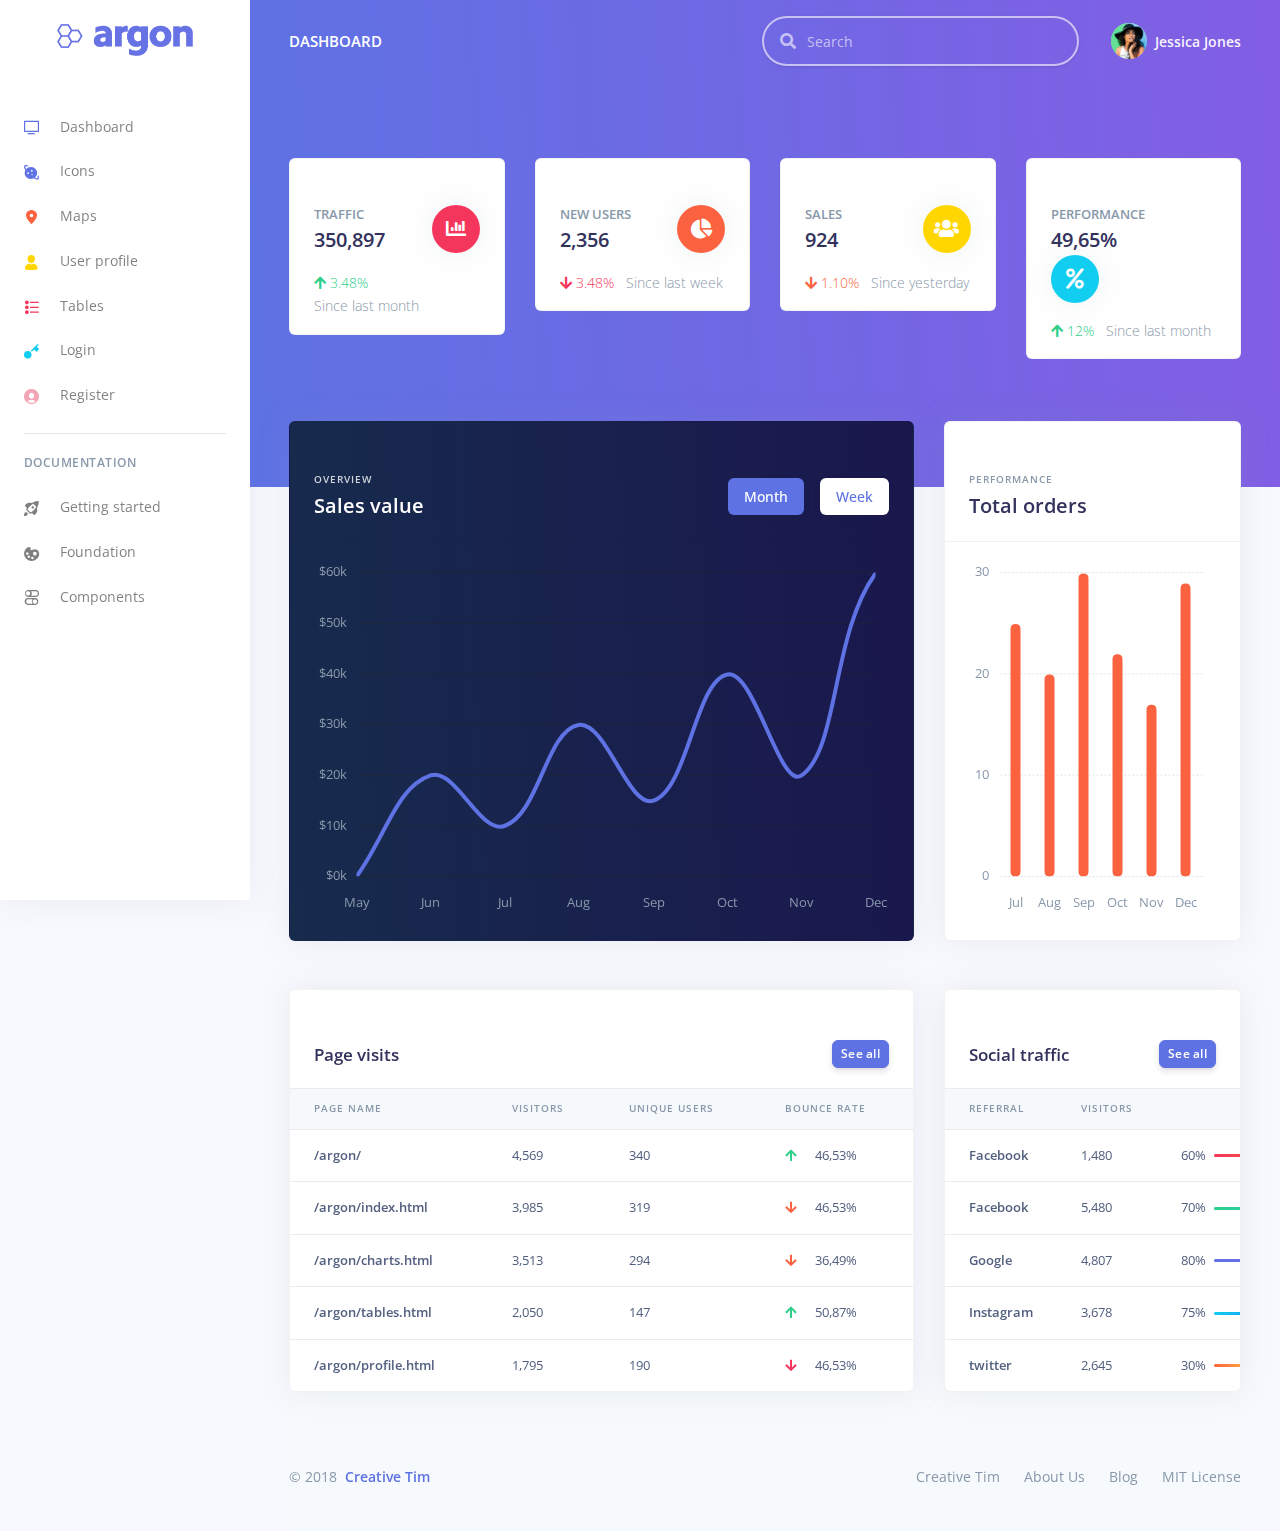
==== visafront/pages/index.html @ 7f691246 "Utilizado template do Argon" ====
﻿<!DOCTYPE html>
<html>

<head>
  <meta charset="utf-8">
  <meta name="viewport" content="width=device-width, initial-scale=1, shrink-to-fit=no">
  <meta name="description" content="Start your development with a Dashboard for Bootstrap 4.">
  <meta name="author" content="Creative Tim">
  <title>Argon Dashboard - Free Dashboard for Bootstrap 4</title>
  <!-- Favicon -->
  <link href=".../assets/img/brand/favicon.png" rel="icon" type="image/png">
  <!-- Fonts -->
  <link href="https://fonts.googleapis.com/css?family=Open+Sans:300,400,600,700" rel="stylesheet">
  <!-- Icons -->
  <link href="../assets/vendor/nucleo/css/nucleo.css" rel="stylesheet">
  <link href="../assets/vendor/@fortawesome/fontawesome-free/css/all.min.css" rel="stylesheet">
  <!-- Argon CSS -->
  <link type="text/css" href="../assets/css/argon.css?v=1.0.0" rel="stylesheet">
</head>

<body>
  <!-- Sidenav -->
  <nav class="navbar navbar-vertical fixed-left navbar-expand-md navbar-light bg-white" id="sidenav-main">
    <div class="container-fluid">
      <!-- Toggler -->
      <button class="navbar-toggler" type="button" data-toggle="collapse" data-target="#sidenav-collapse-main" aria-controls="sidenav-main" aria-expanded="false" aria-label="Toggle navigation">
        <span class="navbar-toggler-icon"></span>
      </button>
      <!-- Brand -->
      <a class="navbar-brand pt-0" href="./index.html">
        <img src="../assets/img/brand/blue.png" class="navbar-brand-img" alt="...">
      </a>
      <!-- User -->
      <ul class="nav align-items-center d-md-none">
        <li class="nav-item dropdown">
          <a class="nav-link nav-link-icon" href="#" role="button" data-toggle="dropdown" aria-haspopup="true" aria-expanded="false">
            <i class="ni ni-bell-55"></i>
          </a>
          <div class="dropdown-menu dropdown-menu-arrow dropdown-menu-right" aria-labelledby="navbar-default_dropdown_1">
            <a class="dropdown-item" href="#">Action</a>
            <a class="dropdown-item" href="#">Another action</a>
            <div class="dropdown-divider"></div>
            <a class="dropdown-item" href="#">Something else here</a>
          </div>
        </li>
        <li class="nav-item dropdown">
          <a class="nav-link" href="#" role="button" data-toggle="dropdown" aria-haspopup="true" aria-expanded="false">
            <div class="media align-items-center">
              <span class="avatar avatar-sm rounded-circle">
                <img alt="Image placeholder" src="../assets/img/theme/team-1-800x800.jpg">
              </span>
            </div>
          </a>
          <div class="dropdown-menu dropdown-menu-arrow dropdown-menu-right">
            <div class=" dropdown-header noti-title">
              <h6 class="text-overflow m-0">Welcome!</h6>
            </div>
            <a href="./profile.html" class="dropdown-item">
              <i class="ni ni-single-02"></i>
              <span>My profile</span>
            </a>
            <a href="./profile.html" class="dropdown-item">
              <i class="ni ni-settings-gear-65"></i>
              <span>Settings</span>
            </a>
            <a href="./profile.html" class="dropdown-item">
              <i class="ni ni-calendar-grid-58"></i>
              <span>Activity</span>
            </a>
            <a href="./profile.html" class="dropdown-item">
              <i class="ni ni-support-16"></i>
              <span>Support</span>
            </a>
            <div class="dropdown-divider"></div>
            <a href="#!" class="dropdown-item">
              <i class="ni ni-user-run"></i>
              <span>Logout</span>
            </a>
          </div>
        </li>
      </ul>
      <!-- Collapse -->
      <div class="collapse navbar-collapse" id="sidenav-collapse-main">
        <!-- Collapse header -->
        <div class="navbar-collapse-header d-md-none">
          <div class="row">
            <div class="col-6 collapse-brand">
              <a href="./index.html">
                <img src="../assets/img/brand/blue.png">
              </a>
            </div>
            <div class="col-6 collapse-close">
              <button type="button" class="navbar-toggler" data-toggle="collapse" data-target="#sidenav-collapse-main" aria-controls="sidenav-main" aria-expanded="false" aria-label="Toggle sidenav">
                <span></span>
                <span></span>
              </button>
            </div>
          </div>
        </div>
        <!-- Form -->
        <form class="mt-4 mb-3 d-md-none">
          <div class="input-group input-group-rounded input-group-merge">
            <input type="search" class="form-control form-control-rounded form-control-prepended" placeholder="Search" aria-label="Search">
            <div class="input-group-prepend">
              <div class="input-group-text">
                <span class="fa fa-search"></span>
              </div>
            </div>
          </div>
        </form>
        <!-- Navigation -->
        <ul class="navbar-nav">
          <li class="nav-item">
            <a class="nav-link" href="./index.html">
              <i class="ni ni-tv-2 text-primary"></i> Dashboard
            </a>
          </li>
          <li class="nav-item">
            <a class="nav-link" href="./icons.html">
              <i class="ni ni-planet text-blue"></i> Icons
            </a>
          </li>
          <li class="nav-item">
            <a class="nav-link" href="./maps.html">
              <i class="ni ni-pin-3 text-orange"></i> Maps
            </a>
          </li>
          <li class="nav-item">
            <a class="nav-link" href="./profile.html">
              <i class="ni ni-single-02 text-yellow"></i> User profile
            </a>
          </li>
          <li class="nav-item">
            <a class="nav-link" href="./tables.html">
              <i class="ni ni-bullet-list-67 text-red"></i> Tables
            </a>
          </li>
          <li class="nav-item">
            <a class="nav-link" href="./login.html">
              <i class="ni ni-key-25 text-info"></i> Login
            </a>
          </li>
          <li class="nav-item">
            <a class="nav-link" href="./register.html">
              <i class="ni ni-circle-08 text-pink"></i> Register
            </a>
          </li>
        </ul>
        <!-- Divider -->
        <hr class="my-3">
        <!-- Heading -->
        <h6 class="navbar-heading text-muted">Documentation</h6>
        <!-- Navigation -->
        <ul class="navbar-nav mb-md-3">
          <li class="nav-item">
            <a class="nav-link" href="https://demos.creative-tim.com/argon-dashboard/docs/getting-started/overview.html">
              <i class="ni ni-spaceship"></i> Getting started
            </a>
          </li>
          <li class="nav-item">
            <a class="nav-link" href="https://demos.creative-tim.com/argon-dashboard/docs/foundation/colors.html">
              <i class="ni ni-palette"></i> Foundation
            </a>
          </li>
          <li class="nav-item">
            <a class="nav-link" href="https://demos.creative-tim.com/argon-dashboard/docs/components/alerts.html">
              <i class="ni ni-ui-04"></i> Components
            </a>
          </li>
        </ul>
      </div>
    </div>
  </nav>
  <!-- Main content -->
  <div class="main-content">
    <!-- Top navbar -->
    <nav class="navbar navbar-top navbar-expand-md navbar-dark" id="navbar-main">
      <div class="container-fluid">
        <!-- Brand -->
        <a class="h4 mb-0 text-white text-uppercase d-none d-lg-inline-block" href="./index.html">Dashboard</a>
        <!-- Form -->
        <form class="navbar-search navbar-search-dark form-inline mr-3 d-none d-md-flex ml-lg-auto">
          <div class="form-group mb-0">
            <div class="input-group input-group-alternative">
              <div class="input-group-prepend">
                <span class="input-group-text"><i class="fas fa-search"></i></span>
              </div>
              <input class="form-control" placeholder="Search" type="text">
            </div>
          </div>
        </form>
        <!-- User -->
        <ul class="navbar-nav align-items-center d-none d-md-flex">
          <li class="nav-item dropdown">
            <a class="nav-link pr-0" href="#" role="button" data-toggle="dropdown" aria-haspopup="true" aria-expanded="false">
              <div class="media align-items-center">
                <span class="avatar avatar-sm rounded-circle">
                  <img alt="Image placeholder" src="../assets/img/theme/team-4-800x800.jpg">
                </span>
                <div class="media-body ml-2 d-none d-lg-block">
                  <span class="mb-0 text-sm  font-weight-bold">Jessica Jones</span>
                </div>
              </div>
            </a>
            <div class="dropdown-menu dropdown-menu-arrow dropdown-menu-right">
              <div class=" dropdown-header noti-title">
                <h6 class="text-overflow m-0">Welcome!</h6>
              </div>
              <a href="./profile.html" class="dropdown-item">
                <i class="ni ni-single-02"></i>
                <span>My profile</span>
              </a>
              <a href="./profile.html" class="dropdown-item">
                <i class="ni ni-settings-gear-65"></i>
                <span>Settings</span>
              </a>
              <a href="./profile.html" class="dropdown-item">
                <i class="ni ni-calendar-grid-58"></i>
                <span>Activity</span>
              </a>
              <a href="./profile.html" class="dropdown-item">
                <i class="ni ni-support-16"></i>
                <span>Support</span>
              </a>
              <div class="dropdown-divider"></div>
              <a href="#!" class="dropdown-item">
                <i class="ni ni-user-run"></i>
                <span>Logout</span>
              </a>
            </div>
          </li>
        </ul>
      </div>
    </nav>
    <!-- Header -->
    <div class="header bg-gradient-primary pb-8 pt-5 pt-md-8">
      <div class="container-fluid">
        <div class="header-body">
          <!-- Card stats -->
          <div class="row">
            <div class="col-xl-3 col-lg-6">
              <div class="card card-stats mb-4 mb-xl-0">
                <div class="card-body">
                  <div class="row">
                    <div class="col">
                      <h5 class="card-title text-uppercase text-muted mb-0">Traffic</h5>
                      <span class="h2 font-weight-bold mb-0">350,897</span>
                    </div>
                    <div class="col-auto">
                      <div class="icon icon-shape bg-danger text-white rounded-circle shadow">
                        <i class="fas fa-chart-bar"></i>
                      </div>
                    </div>
                  </div>
                  <p class="mt-3 mb-0 text-muted text-sm">
                    <span class="text-success mr-2"><i class="fa fa-arrow-up"></i> 3.48%</span>
                    <span class="text-nowrap">Since last month</span>
                  </p>
                </div>
              </div>
            </div>
            <div class="col-xl-3 col-lg-6">
              <div class="card card-stats mb-4 mb-xl-0">
                <div class="card-body">
                  <div class="row">
                    <div class="col">
                      <h5 class="card-title text-uppercase text-muted mb-0">New users</h5>
                      <span class="h2 font-weight-bold mb-0">2,356</span>
                    </div>
                    <div class="col-auto">
                      <div class="icon icon-shape bg-warning text-white rounded-circle shadow">
                        <i class="fas fa-chart-pie"></i>
                      </div>
                    </div>
                  </div>
                  <p class="mt-3 mb-0 text-muted text-sm">
                    <span class="text-danger mr-2"><i class="fas fa-arrow-down"></i> 3.48%</span>
                    <span class="text-nowrap">Since last week</span>
                  </p>
                </div>
              </div>
            </div>
            <div class="col-xl-3 col-lg-6">
              <div class="card card-stats mb-4 mb-xl-0">
                <div class="card-body">
                  <div class="row">
                    <div class="col">
                      <h5 class="card-title text-uppercase text-muted mb-0">Sales</h5>
                      <span class="h2 font-weight-bold mb-0">924</span>
                    </div>
                    <div class="col-auto">
                      <div class="icon icon-shape bg-yellow text-white rounded-circle shadow">
                        <i class="fas fa-users"></i>
                      </div>
                    </div>
                  </div>
                  <p class="mt-3 mb-0 text-muted text-sm">
                    <span class="text-warning mr-2"><i class="fas fa-arrow-down"></i> 1.10%</span>
                    <span class="text-nowrap">Since yesterday</span>
                  </p>
                </div>
              </div>
            </div>
            <div class="col-xl-3 col-lg-6">
              <div class="card card-stats mb-4 mb-xl-0">
                <div class="card-body">
                  <div class="row">
                    <div class="col">
                      <h5 class="card-title text-uppercase text-muted mb-0">Performance</h5>
                      <span class="h2 font-weight-bold mb-0">49,65%</span>
                    </div>
                    <div class="col-auto">
                      <div class="icon icon-shape bg-info text-white rounded-circle shadow">
                        <i class="fas fa-percent"></i>
                      </div>
                    </div>
                  </div>
                  <p class="mt-3 mb-0 text-muted text-sm">
                    <span class="text-success mr-2"><i class="fas fa-arrow-up"></i> 12%</span>
                    <span class="text-nowrap">Since last month</span>
                  </p>
                </div>
              </div>
            </div>
          </div>
        </div>
      </div>
    </div>
    <!-- Page content -->
    <div class="container-fluid mt--7">
      <div class="row">
        <div class="col-xl-8 mb-5 mb-xl-0">
          <div class="card bg-gradient-default shadow">
            <div class="card-header bg-transparent">
              <div class="row align-items-center">
                <div class="col">
                  <h6 class="text-uppercase text-light ls-1 mb-1">Overview</h6>
                  <h2 class="text-white mb-0">Sales value</h2>
                </div>
                <div class="col">
                  <ul class="nav nav-pills justify-content-end">
                    <li class="nav-item mr-2 mr-md-0" data-toggle="chart" data-target="#chart-sales" data-update='{"data":{"datasets":[{"data":[0, 20, 10, 30, 15, 40, 20, 60, 60]}]}}' data-prefix="$" data-suffix="k">
                      <a href="#" class="nav-link py-2 px-3 active" data-toggle="tab">
                        <span class="d-none d-md-block">Month</span>
                        <span class="d-md-none">M</span>
                      </a>
                    </li>
                    <li class="nav-item" data-toggle="chart" data-target="#chart-sales" data-update='{"data":{"datasets":[{"data":[0, 20, 5, 25, 10, 30, 15, 40, 40]}]}}' data-prefix="$" data-suffix="k">
                      <a href="#" class="nav-link py-2 px-3" data-toggle="tab">
                        <span class="d-none d-md-block">Week</span>
                        <span class="d-md-none">W</span>
                      </a>
                    </li>
                  </ul>
                </div>
              </div>
            </div>
            <div class="card-body">
              <!-- Chart -->
              <div class="chart">
                <!-- Chart wrapper -->
                <canvas id="chart-sales" class="chart-canvas"></canvas>
              </div>
            </div>
          </div>
        </div>
        <div class="col-xl-4">
          <div class="card shadow">
            <div class="card-header bg-transparent">
              <div class="row align-items-center">
                <div class="col">
                  <h6 class="text-uppercase text-muted ls-1 mb-1">Performance</h6>
                  <h2 class="mb-0">Total orders</h2>
                </div>
              </div>
            </div>
            <div class="card-body">
              <!-- Chart -->
              <div class="chart">
                <canvas id="chart-orders" class="chart-canvas"></canvas>
              </div>
            </div>
          </div>
        </div>
      </div>
      <div class="row mt-5">
        <div class="col-xl-8 mb-5 mb-xl-0">
          <div class="card shadow">
            <div class="card-header border-0">
              <div class="row align-items-center">
                <div class="col">
                  <h3 class="mb-0">Page visits</h3>
                </div>
                <div class="col text-right">
                  <a href="#!" class="btn btn-sm btn-primary">See all</a>
                </div>
              </div>
            </div>
            <div class="table-responsive">
              <!-- Projects table -->
              <table class="table align-items-center table-flush">
                <thead class="thead-light">
                  <tr>
                    <th scope="col">Page name</th>
                    <th scope="col">Visitors</th>
                    <th scope="col">Unique users</th>
                    <th scope="col">Bounce rate</th>
                  </tr>
                </thead>
                <tbody>
                  <tr>
                    <th scope="row">
                      /argon/
                    </th>
                    <td>
                      4,569
                    </td>
                    <td>
                      340
                    </td>
                    <td>
                      <i class="fas fa-arrow-up text-success mr-3"></i> 46,53%
                    </td>
                  </tr>
                  <tr>
                    <th scope="row">
                      /argon/index.html
                    </th>
                    <td>
                      3,985
                    </td>
                    <td>
                      319
                    </td>
                    <td>
                      <i class="fas fa-arrow-down text-warning mr-3"></i> 46,53%
                    </td>
                  </tr>
                  <tr>
                    <th scope="row">
                      /argon/charts.html
                    </th>
                    <td>
                      3,513
                    </td>
                    <td>
                      294
                    </td>
                    <td>
                      <i class="fas fa-arrow-down text-warning mr-3"></i> 36,49%
                    </td>
                  </tr>
                  <tr>
                    <th scope="row">
                      /argon/tables.html
                    </th>
                    <td>
                      2,050
                    </td>
                    <td>
                      147
                    </td>
                    <td>
                      <i class="fas fa-arrow-up text-success mr-3"></i> 50,87%
                    </td>
                  </tr>
                  <tr>
                    <th scope="row">
                      /argon/profile.html
                    </th>
                    <td>
                      1,795
                    </td>
                    <td>
                      190
                    </td>
                    <td>
                      <i class="fas fa-arrow-down text-danger mr-3"></i> 46,53%
                    </td>
                  </tr>
                </tbody>
              </table>
            </div>
          </div>
        </div>
        <div class="col-xl-4">
          <div class="card shadow">
            <div class="card-header border-0">
              <div class="row align-items-center">
                <div class="col">
                  <h3 class="mb-0">Social traffic</h3>
                </div>
                <div class="col text-right">
                  <a href="#!" class="btn btn-sm btn-primary">See all</a>
                </div>
              </div>
            </div>
            <div class="table-responsive">
              <!-- Projects table -->
              <table class="table align-items-center table-flush">
                <thead class="thead-light">
                  <tr>
                    <th scope="col">Referral</th>
                    <th scope="col">Visitors</th>
                    <th scope="col"></th>
                  </tr>
                </thead>
                <tbody>
                  <tr>
                    <th scope="row">
                      Facebook
                    </th>
                    <td>
                      1,480
                    </td>
                    <td>
                      <div class="d-flex align-items-center">
                        <span class="mr-2">60%</span>
                        <div>
                          <div class="progress">
                            <div class="progress-bar bg-gradient-danger" role="progressbar" aria-valuenow="60" aria-valuemin="0" aria-valuemax="100" style="width: 60%;"></div>
                          </div>
                        </div>
                      </div>
                    </td>
                  </tr>
                  <tr>
                    <th scope="row">
                      Facebook
                    </th>
                    <td>
                      5,480
                    </td>
                    <td>
                      <div class="d-flex align-items-center">
                        <span class="mr-2">70%</span>
                        <div>
                          <div class="progress">
                            <div class="progress-bar bg-gradient-success" role="progressbar" aria-valuenow="70" aria-valuemin="0" aria-valuemax="100" style="width: 70%;"></div>
                          </div>
                        </div>
                      </div>
                    </td>
                  </tr>
                  <tr>
                    <th scope="row">
                      Google
                    </th>
                    <td>
                      4,807
                    </td>
                    <td>
                      <div class="d-flex align-items-center">
                        <span class="mr-2">80%</span>
                        <div>
                          <div class="progress">
                            <div class="progress-bar bg-gradient-primary" role="progressbar" aria-valuenow="80" aria-valuemin="0" aria-valuemax="100" style="width: 80%;"></div>
                          </div>
                        </div>
                      </div>
                    </td>
                  </tr>
                  <tr>
                    <th scope="row">
                      Instagram
                    </th>
                    <td>
                      3,678
                    </td>
                    <td>
                      <div class="d-flex align-items-center">
                        <span class="mr-2">75%</span>
                        <div>
                          <div class="progress">
                            <div class="progress-bar bg-gradient-info" role="progressbar" aria-valuenow="75" aria-valuemin="0" aria-valuemax="100" style="width: 75%;"></div>
                          </div>
                        </div>
                      </div>
                    </td>
                  </tr>
                  <tr>
                    <th scope="row">
                      twitter
                    </th>
                    <td>
                      2,645
                    </td>
                    <td>
                      <div class="d-flex align-items-center">
                        <span class="mr-2">30%</span>
                        <div>
                          <div class="progress">
                            <div class="progress-bar bg-gradient-warning" role="progressbar" aria-valuenow="30" aria-valuemin="0" aria-valuemax="100" style="width: 30%;"></div>
                          </div>
                        </div>
                      </div>
                    </td>
                  </tr>
                </tbody>
              </table>
            </div>
          </div>
        </div>
      </div>
      <!-- Footer -->
      <footer class="footer">
        <div class="row align-items-center justify-content-xl-between">
          <div class="col-xl-6">
            <div class="copyright text-center text-xl-left text-muted">
              &copy; 2018 <a href="https://www.creative-tim.com" class="font-weight-bold ml-1" target="_blank">Creative Tim</a>
            </div>
          </div>
          <div class="col-xl-6">
            <ul class="nav nav-footer justify-content-center justify-content-xl-end">
              <li class="nav-item">
                <a href="https://www.creative-tim.com" class="nav-link" target="_blank">Creative Tim</a>
              </li>
              <li class="nav-item">
                <a href="https://www.creative-tim.com/presentation" class="nav-link" target="_blank">About Us</a>
              </li>
              <li class="nav-item">
                <a href="http://blog.creative-tim.com" class="nav-link" target="_blank">Blog</a>
              </li>
              <li class="nav-item">
                <a href="https://github.com/creativetimofficial/argon-dashboard/blob/master/LICENSE.md" class="nav-link" target="_blank">MIT License</a>
              </li>
            </ul>
          </div>
        </div>
      </footer>
    </div>
  </div>
  <!-- Argon Scripts -->
  <!-- Core -->
  <script src="../assets/vendor/jquery/dist/jquery.min.js"></script>
  <script src="../assets/vendor/bootstrap/dist/js/bootstrap.bundle.min.js"></script>
  <!-- Optional JS -->
  <script src="../assets/vendor/chart.js/dist/Chart.min.js"></script>
  <script src="../assets/vendor/chart.js/dist/Chart.extension.js"></script>
  <!-- Argon JS -->
  <script src="../assets/js/argon.js?v=1.0.0"></script>
</body>

</html>
---- visafront/assets/vendor/nucleo/css/nucleo.css ----
/*--------------------------------

hermes-dashboard-icons Web Font - built using nucleoapp.com
License - nucleoapp.com/license/

-------------------------------- */
@font-face {
  font-family: 'NucleoIcons';
  src: url('../fonts/nucleo-icons.eot');
  src: url('../fonts/nucleo-icons.eot') format('embedded-opentype'), url('../fonts/nucleo-icons.woff2') format('woff2'), url('../fonts/nucleo-icons.woff') format('woff'), url('../fonts/nucleo-icons.ttf') format('truetype'), url('../fonts/nucleo-icons.svg') format('svg');
  font-weight: normal;
  font-style: normal;
}
/*------------------------
    base class definition
-------------------------*/
.ni {
  display: inline-block;
  font: normal normal normal 14px/1 NucleoIcons;
  font-size: inherit;
  text-rendering: auto;
  -webkit-font-smoothing: antialiased;
  -moz-osx-font-smoothing: grayscale;
}
/*------------------------
  change icon size
-------------------------*/
.ni-lg {
  font-size: 1.33333333em;
  line-height: 0.75em;
  vertical-align: -15%;
}
.ni-2x {
  font-size: 2em;
}
.ni-3x {
  font-size: 3em;
}
.ni-4x {
  font-size: 4em;
}
.ni-5x {
  font-size: 5em;
}

/*----------------------------------
  add a square/circle background
-----------------------------------*/
.ni.square,
.ni.circle {
  padding: 0.33333333em;
  vertical-align: -16%;
  background-color: #eee;
}
.ni.circle {
  border-radius: 50%;
}
/*------------------------
  list icons
-------------------------*/
.ni-ul {
  padding-left: 0;
  margin-left: 2.14285714em;
  list-style-type: none;
}
.ni-ul > li {
  position: relative;
}
.ni-ul > li > .ni {
  position: absolute;
  left: -1.57142857em;
  top: 0.14285714em;
  text-align: center;
}
.ni-ul > li > .ni.lg {
  top: 0;
  left: -1.35714286em;
}
.ni-ul > li > .ni.circle,
.ni-ul > li > .ni.square {
  top: -0.19047619em;
  left: -1.9047619em;
}
/*------------------------
  spinning icons
-------------------------*/
.ni.spin {
  -webkit-animation: nc-spin 2s infinite linear;
  -moz-animation: nc-spin 2s infinite linear;
  animation: nc-spin 2s infinite linear;
}
@-webkit-keyframes nc-spin {
  0% {
    -webkit-transform: rotate(0deg);
  }
  100% {
    -webkit-transform: rotate(360deg);
  }
}
@-moz-keyframes nc-spin {
  0% {
    -moz-transform: rotate(0deg);
  }
  100% {
    -moz-transform: rotate(360deg);
  }
}
@keyframes nc-spin {
  0% {
    -webkit-transform: rotate(0deg);
    -moz-transform: rotate(0deg);
    -ms-transform: rotate(0deg);
    -o-transform: rotate(0deg);
    transform: rotate(0deg);
  }
  100% {
    -webkit-transform: rotate(360deg);
    -moz-transform: rotate(360deg);
    -ms-transform: rotate(360deg);
    -o-transform: rotate(360deg);
    transform: rotate(360deg);
  }
}
/*------------------------
  rotated/flipped icons
-------------------------*/
.ni.rotate-90 {
  filter: progid:DXImageTransform.Microsoft.BasicImage(rotation=1);
  -webkit-transform: rotate(90deg);
  -moz-transform: rotate(90deg);
  -ms-transform: rotate(90deg);
  -o-transform: rotate(90deg);
  transform: rotate(90deg);
}
.ni.rotate-180 {
  filter: progid:DXImageTransform.Microsoft.BasicImage(rotation=2);
  -webkit-transform: rotate(180deg);
  -moz-transform: rotate(180deg);
  -ms-transform: rotate(180deg);
  -o-transform: rotate(180deg);
  transform: rotate(180deg);
}
.ni.rotate-270 {
  filter: progid:DXImageTransform.Microsoft.BasicImage(rotation=3);
  -webkit-transform: rotate(270deg);
  -moz-transform: rotate(270deg);
  -ms-transform: rotate(270deg);
  -o-transform: rotate(270deg);
  transform: rotate(270deg);
}
.ni.flip-y {
  filter: progid:DXImageTransform.Microsoft.BasicImage(rotation=0);
  -webkit-transform: scale(-1, 1);
  -moz-transform: scale(-1, 1);
  -ms-transform: scale(-1, 1);
  -o-transform: scale(-1, 1);
  transform: scale(-1, 1);
}
.ni.flip-x {
  filter: progid:DXImageTransform.Microsoft.BasicImage(rotation=2);
  -webkit-transform: scale(1, -1);
  -moz-transform: scale(1, -1);
  -ms-transform: scale(1, -1);
  -o-transform: scale(1, -1);
  transform: scale(1, -1);
}
/*------------------------
    font icons
-------------------------*/

.ni-active-40::before {
    content: "\ea02";
}

.ni-air-baloon::before {
    content: "\ea03";
}

.ni-album-2::before {
    content: "\ea04";
}

.ni-align-center::before {
    content: "\ea05";
}

.ni-align-left-2::before {
    content: "\ea06";
}

.ni-ambulance::before {
    content: "\ea07";
}

.ni-app::before {
    content: "\ea08";
}

.ni-archive-2::before {
    content: "\ea09";
}

.ni-atom::before {
    content: "\ea0a";
}

.ni-badge::before {
    content: "\ea0b";
}

.ni-bag-17::before {
    content: "\ea0c";
}

.ni-basket::before {
    content: "\ea0d";
}

.ni-bell-55::before {
    content: "\ea0e";
}

.ni-bold-down::before {
    content: "\ea0f";
}

.ni-bold-left::before {
    content: "\ea10";
}

.ni-bold-right::before {
    content: "\ea11";
}

.ni-bold-up::before {
    content: "\ea12";
}

.ni-bold::before {
    content: "\ea13";
}

.ni-book-bookmark::before {
    content: "\ea14";
}

.ni-books::before {
    content: "\ea15";
}

.ni-box-2::before {
    content: "\ea16";
}

.ni-briefcase-24::before {
    content: "\ea17";
}

.ni-building::before {
    content: "\ea18";
}

.ni-bulb-61::before {
    content: "\ea19";
}

.ni-bullet-list-67::before {
    content: "\ea1a";
}

.ni-bus-front-12::before {
    content: "\ea1b";
}

.ni-button-pause::before {
    content: "\ea1c";
}

.ni-button-play::before {
    content: "\ea1d";
}

.ni-button-power::before {
    content: "\ea1e";
}

.ni-calendar-grid-58::before {
    content: "\ea1f";
}

.ni-camera-compact::before {
    content: "\ea20";
}

.ni-caps-small::before {
    content: "\ea21";
}

.ni-cart::before {
    content: "\ea22";
}

.ni-chart-bar-32::before {
    content: "\ea23";
}

.ni-chart-pie-35::before {
    content: "\ea24";
}

.ni-chat-round::before {
    content: "\ea25";
}

.ni-check-bold::before {
    content: "\ea26";
}

.ni-circle-08::before {
    content: "\ea27";
}

.ni-cloud-download-95::before {
    content: "\ea28";
}

.ni-cloud-upload-96::before {
    content: "\ea29";
}

.ni-compass-04::before {
    content: "\ea2a";
}

.ni-controller::before {
    content: "\ea2b";
}

.ni-credit-card::before {
    content: "\ea2c";
}

.ni-curved-next::before {
    content: "\ea2d";
}

.ni-delivery-fast::before {
    content: "\ea2e";
}

.ni-diamond::before {
    content: "\ea2f";
}

.ni-email-83::before {
    content: "\ea30";
}

.ni-fat-add::before {
    content: "\ea31";
}

.ni-fat-delete::before {
    content: "\ea32";
}

.ni-fat-remove::before {
    content: "\ea33";
}

.ni-favourite-28::before {
    content: "\ea34";
}

.ni-folder-17::before {
    content: "\ea35";
}

.ni-glasses-2::before {
    content: "\ea36";
}

.ni-hat-3::before {
    content: "\ea37";
}

.ni-headphones::before {
    content: "\ea38";
}

.ni-html5::before {
    content: "\ea39";
}

.ni-istanbul::before {
    content: "\ea3a";
}

.ni-key-25::before {
    content: "\ea3b";
}

.ni-laptop::before {
    content: "\ea3c";
}

.ni-like-2::before {
    content: "\ea3d";
}

.ni-lock-circle-open::before {
    content: "\ea3e";
}

.ni-map-big::before {
    content: "\ea3f";
}

.ni-mobile-button::before {
    content: "\ea40";
}

.ni-money-coins::before {
    content: "\ea41";
}

.ni-note-03::before {
    content: "\ea42";
}

.ni-notification-70::before {
    content: "\ea43";
}

.ni-palette::before {
    content: "\ea44";
}

.ni-paper-diploma::before {
    content: "\ea45";
}

.ni-pin-3::before {
    content: "\ea46";
}

.ni-planet::before {
    content: "\ea47";
}

.ni-ruler-pencil::before {
    content: "\ea48";
}

.ni-satisfied::before {
    content: "\ea49";
}

.ni-scissors::before {
    content: "\ea4a";
}

.ni-send::before {
    content: "\ea4b";
}

.ni-settings-gear-65::before {
    content: "\ea4c";
}

.ni-settings::before {
    content: "\ea4d";
}

.ni-single-02::before {
    content: "\ea4e";
}

.ni-single-copy-04::before {
    content: "\ea4f";
}

.ni-sound-wave::before {
    content: "\ea50";
}

.ni-spaceship::before {
    content: "\ea51";
}

.ni-square-pin::before {
    content: "\ea52";
}

.ni-support-16::before {
    content: "\ea53";
}

.ni-tablet-button::before {
    content: "\ea54";
}

.ni-tag::before {
    content: "\ea55";
}

.ni-tie-bow::before {
    content: "\ea56";
}

.ni-time-alarm::before {
    content: "\ea57";
}

.ni-trophy::before {
    content: "\ea58";
}

.ni-tv-2::before {
    content: "\ea59";
}

.ni-umbrella-13::before {
    content: "\ea5a";
}

.ni-user-run::before {
    content: "\ea5b";
}

.ni-vector::before {
    content: "\ea5c";
}

.ni-watch-time::before {
    content: "\ea5d";
}

.ni-world::before {
    content: "\ea5e";
}

.ni-zoom-split-in::before {
    content: "\ea5f";
}

.ni-collection::before {
    content: "\ea60";
}

.ni-image::before {
    content: "\ea61";
}

.ni-shop::before {
    content: "\ea62";
}

.ni-ungroup::before {
    content: "\ea63";
}

.ni-world-2::before {
    content: "\ea64";
}

.ni-ui-04::before {
    content: "\ea65";
}


/* all icon font classes list here */
---- visafront/assets/vendor/@fortawesome/fontawesome-free/css/all.min.css ----
/*!
 * Font Awesome Free 5.3.1 by @fontawesome - https://fontawesome.com
 * License - https://fontawesome.com/license/free (Icons: CC BY 4.0, Fonts: SIL OFL 1.1, Code: MIT License)
 */
.fa,.fab,.fal,.far,.fas{-moz-osx-font-smoothing:grayscale;-webkit-font-smoothing:antialiased;display:inline-block;font-style:normal;font-variant:normal;text-rendering:auto;line-height:1}.fa-lg{font-size:1.33333em;line-height:.75em;vertical-align:-.0667em}.fa-xs{font-size:.75em}.fa-sm{font-size:.875em}.fa-1x{font-size:1em}.fa-2x{font-size:2em}.fa-3x{font-size:3em}.fa-4x{font-size:4em}.fa-5x{font-size:5em}.fa-6x{font-size:6em}.fa-7x{font-size:7em}.fa-8x{font-size:8em}.fa-9x{font-size:9em}.fa-10x{font-size:10em}.fa-fw{text-align:center;width:1.25em}.fa-ul{list-style-type:none;margin-left:2.5em;padding-left:0}.fa-ul>li{position:relative}.fa-li{left:-2em;position:absolute;text-align:center;width:2em;line-height:inherit}.fa-border{border:.08em solid #eee;border-radius:.1em;padding:.2em .25em .15em}.fa-pull-left{float:left}.fa-pull-right{float:right}.fa.fa-pull-left,.fab.fa-pull-left,.fal.fa-pull-left,.far.fa-pull-left,.fas.fa-pull-left{margin-right:.3em}.fa.fa-pull-right,.fab.fa-pull-right,.fal.fa-pull-right,.far.fa-pull-right,.fas.fa-pull-right{margin-left:.3em}.fa-spin{animation:fa-spin 2s infinite linear}.fa-pulse{animation:fa-spin 1s infinite steps(8)}@keyframes fa-spin{0%{transform:rotate(0deg)}to{transform:rotate(1turn)}}.fa-rotate-90{-ms-filter:"progid:DXImageTransform.Microsoft.BasicImage(rotation=1)";transform:rotate(90deg)}.fa-rotate-180{-ms-filter:"progid:DXImageTransform.Microsoft.BasicImage(rotation=2)";transform:rotate(180deg)}.fa-rotate-270{-ms-filter:"progid:DXImageTransform.Microsoft.BasicImage(rotation=3)";transform:rotate(270deg)}.fa-flip-horizontal{-ms-filter:"progid:DXImageTransform.Microsoft.BasicImage(rotation=0, mirror=1)";transform:scaleX(-1)}.fa-flip-vertical{transform:scaleY(-1)}.fa-flip-horizontal.fa-flip-vertical,.fa-flip-vertical{-ms-filter:"progid:DXImageTransform.Microsoft.BasicImage(rotation=2, mirror=1)"}.fa-flip-horizontal.fa-flip-vertical{transform:scale(-1)}:root .fa-flip-horizontal,:root .fa-flip-vertical,:root .fa-rotate-90,:root .fa-rotate-180,:root .fa-rotate-270{-webkit-filter:none;filter:none}.fa-stack{display:inline-block;height:2em;line-height:2em;position:relative;vertical-align:middle;width:2em}.fa-stack-1x,.fa-stack-2x{left:0;position:absolute;text-align:center;width:100%}.fa-stack-1x{line-height:inherit}.fa-stack-2x{font-size:2em}.fa-inverse{color:#fff}.fa-500px:before{content:"\f26e"}.fa-accessible-icon:before{content:"\f368"}.fa-accusoft:before{content:"\f369"}.fa-ad:before{content:"\f641"}.fa-address-book:before{content:"\f2b9"}.fa-address-card:before{content:"\f2bb"}.fa-adjust:before{content:"\f042"}.fa-adn:before{content:"\f170"}.fa-adversal:before{content:"\f36a"}.fa-affiliatetheme:before{content:"\f36b"}.fa-air-freshener:before{content:"\f5d0"}.fa-algolia:before{content:"\f36c"}.fa-align-center:before{content:"\f037"}.fa-align-justify:before{content:"\f039"}.fa-align-left:before{content:"\f036"}.fa-align-right:before{content:"\f038"}.fa-alipay:before{content:"\f642"}.fa-allergies:before{content:"\f461"}.fa-amazon:before{content:"\f270"}.fa-amazon-pay:before{content:"\f42c"}.fa-ambulance:before{content:"\f0f9"}.fa-american-sign-language-interpreting:before{content:"\f2a3"}.fa-amilia:before{content:"\f36d"}.fa-anchor:before{content:"\f13d"}.fa-android:before{content:"\f17b"}.fa-angellist:before{content:"\f209"}.fa-angle-double-down:before{content:"\f103"}.fa-angle-double-left:before{content:"\f100"}.fa-angle-double-right:before{content:"\f101"}.fa-angle-double-up:before{content:"\f102"}.fa-angle-down:before{content:"\f107"}.fa-angle-left:before{content:"\f104"}.fa-angle-right:before{content:"\f105"}.fa-angle-up:before{content:"\f106"}.fa-angry:before{content:"\f556"}.fa-angrycreative:before{content:"\f36e"}.fa-angular:before{content:"\f420"}.fa-ankh:before{content:"\f644"}.fa-app-store:before{content:"\f36f"}.fa-app-store-ios:before{content:"\f370"}.fa-apper:before{content:"\f371"}.fa-apple:before{content:"\f179"}.fa-apple-alt:before{content:"\f5d1"}.fa-apple-pay:before{content:"\f415"}.fa-archive:before{content:"\f187"}.fa-archway:before{content:"\f557"}.fa-arrow-alt-circle-down:before{content:"\f358"}.fa-arrow-alt-circle-left:before{content:"\f359"}.fa-arrow-alt-circle-right:before{content:"\f35a"}.fa-arrow-alt-circle-up:before{content:"\f35b"}.fa-arrow-circle-down:before{content:"\f0ab"}.fa-arrow-circle-left:before{content:"\f0a8"}.fa-arrow-circle-right:before{content:"\f0a9"}.fa-arrow-circle-up:before{content:"\f0aa"}.fa-arrow-down:before{content:"\f063"}.fa-arrow-left:before{content:"\f060"}.fa-arrow-right:before{content:"\f061"}.fa-arrow-up:before{content:"\f062"}.fa-arrows-alt:before{content:"\f0b2"}.fa-arrows-alt-h:before{content:"\f337"}.fa-arrows-alt-v:before{content:"\f338"}.fa-assistive-listening-systems:before{content:"\f2a2"}.fa-asterisk:before{content:"\f069"}.fa-asymmetrik:before{content:"\f372"}.fa-at:before{content:"\f1fa"}.fa-atlas:before{content:"\f558"}.fa-atom:before{content:"\f5d2"}.fa-audible:before{content:"\f373"}.fa-audio-description:before{content:"\f29e"}.fa-autoprefixer:before{content:"\f41c"}.fa-avianex:before{content:"\f374"}.fa-aviato:before{content:"\f421"}.fa-award:before{content:"\f559"}.fa-aws:before{content:"\f375"}.fa-backspace:before{content:"\f55a"}.fa-backward:before{content:"\f04a"}.fa-balance-scale:before{content:"\f24e"}.fa-ban:before{content:"\f05e"}.fa-band-aid:before{content:"\f462"}.fa-bandcamp:before{content:"\f2d5"}.fa-barcode:before{content:"\f02a"}.fa-bars:before{content:"\f0c9"}.fa-baseball-ball:before{content:"\f433"}.fa-basketball-ball:before{content:"\f434"}.fa-bath:before{content:"\f2cd"}.fa-battery-empty:before{content:"\f244"}.fa-battery-full:before{content:"\f240"}.fa-battery-half:before{content:"\f242"}.fa-battery-quarter:before{content:"\f243"}.fa-battery-three-quarters:before{content:"\f241"}.fa-bed:before{content:"\f236"}.fa-beer:before{content:"\f0fc"}.fa-behance:before{content:"\f1b4"}.fa-behance-square:before{content:"\f1b5"}.fa-bell:before{content:"\f0f3"}.fa-bell-slash:before{content:"\f1f6"}.fa-bezier-curve:before{content:"\f55b"}.fa-bible:before{content:"\f647"}.fa-bicycle:before{content:"\f206"}.fa-bimobject:before{content:"\f378"}.fa-binoculars:before{content:"\f1e5"}.fa-birthday-cake:before{content:"\f1fd"}.fa-bitbucket:before{content:"\f171"}.fa-bitcoin:before{content:"\f379"}.fa-bity:before{content:"\f37a"}.fa-black-tie:before{content:"\f27e"}.fa-blackberry:before{content:"\f37b"}.fa-blender:before{content:"\f517"}.fa-blind:before{content:"\f29d"}.fa-blogger:before{content:"\f37c"}.fa-blogger-b:before{content:"\f37d"}.fa-bluetooth:before{content:"\f293"}.fa-bluetooth-b:before{content:"\f294"}.fa-bold:before{content:"\f032"}.fa-bolt:before{content:"\f0e7"}.fa-bomb:before{content:"\f1e2"}.fa-bone:before{content:"\f5d7"}.fa-bong:before{content:"\f55c"}.fa-book:before{content:"\f02d"}.fa-book-open:before{content:"\f518"}.fa-book-reader:before{content:"\f5da"}.fa-bookmark:before{content:"\f02e"}.fa-bowling-ball:before{content:"\f436"}.fa-box:before{content:"\f466"}.fa-box-open:before{content:"\f49e"}.fa-boxes:before{content:"\f468"}.fa-braille:before{content:"\f2a1"}.fa-brain:before{content:"\f5dc"}.fa-briefcase:before{content:"\f0b1"}.fa-briefcase-medical:before{content:"\f469"}.fa-broadcast-tower:before{content:"\f519"}.fa-broom:before{content:"\f51a"}.fa-brush:before{content:"\f55d"}.fa-btc:before{content:"\f15a"}.fa-bug:before{content:"\f188"}.fa-building:before{content:"\f1ad"}.fa-bullhorn:before{content:"\f0a1"}.fa-bullseye:before{content:"\f140"}.fa-burn:before{content:"\f46a"}.fa-buromobelexperte:before{content:"\f37f"}.fa-bus:before{content:"\f207"}.fa-bus-alt:before{content:"\f55e"}.fa-business-time:before{content:"\f64a"}.fa-buysellads:before{content:"\f20d"}.fa-calculator:before{content:"\f1ec"}.fa-calendar:before{content:"\f133"}.fa-calendar-alt:before{content:"\f073"}.fa-calendar-check:before{content:"\f274"}.fa-calendar-minus:before{content:"\f272"}.fa-calendar-plus:before{content:"\f271"}.fa-calendar-times:before{content:"\f273"}.fa-camera:before{content:"\f030"}.fa-camera-retro:before{content:"\f083"}.fa-cannabis:before{content:"\f55f"}.fa-capsules:before{content:"\f46b"}.fa-car:before{content:"\f1b9"}.fa-car-alt:before{content:"\f5de"}.fa-car-battery:before{content:"\f5df"}.fa-car-crash:before{content:"\f5e1"}.fa-car-side:before{content:"\f5e4"}.fa-caret-down:before{content:"\f0d7"}.fa-caret-left:before{content:"\f0d9"}.fa-caret-right:before{content:"\f0da"}.fa-caret-square-down:before{content:"\f150"}.fa-caret-square-left:before{content:"\f191"}.fa-caret-square-right:before{content:"\f152"}.fa-caret-square-up:before{content:"\f151"}.fa-caret-up:before{content:"\f0d8"}.fa-cart-arrow-down:before{content:"\f218"}.fa-cart-plus:before{content:"\f217"}.fa-cc-amazon-pay:before{content:"\f42d"}.fa-cc-amex:before{content:"\f1f3"}.fa-cc-apple-pay:before{content:"\f416"}.fa-cc-diners-club:before{content:"\f24c"}.fa-cc-discover:before{content:"\f1f2"}.fa-cc-jcb:before{content:"\f24b"}.fa-cc-mastercard:before{content:"\f1f1"}.fa-cc-paypal:before{content:"\f1f4"}.fa-cc-stripe:before{content:"\f1f5"}.fa-cc-visa:before{content:"\f1f0"}.fa-centercode:before{content:"\f380"}.fa-certificate:before{content:"\f0a3"}.fa-chalkboard:before{content:"\f51b"}.fa-chalkboard-teacher:before{content:"\f51c"}.fa-charging-station:before{content:"\f5e7"}.fa-chart-area:before{content:"\f1fe"}.fa-chart-bar:before{content:"\f080"}.fa-chart-line:before{content:"\f201"}.fa-chart-pie:before{content:"\f200"}.fa-check:before{content:"\f00c"}.fa-check-circle:before{content:"\f058"}.fa-check-double:before{content:"\f560"}.fa-check-square:before{content:"\f14a"}.fa-chess:before{content:"\f439"}.fa-chess-bishop:before{content:"\f43a"}.fa-chess-board:before{content:"\f43c"}.fa-chess-king:before{content:"\f43f"}.fa-chess-knight:before{content:"\f441"}.fa-chess-pawn:before{content:"\f443"}.fa-chess-queen:before{content:"\f445"}.fa-chess-rook:before{content:"\f447"}.fa-chevron-circle-down:before{content:"\f13a"}.fa-chevron-circle-left:before{content:"\f137"}.fa-chevron-circle-right:before{content:"\f138"}.fa-chevron-circle-up:before{content:"\f139"}.fa-chevron-down:before{content:"\f078"}.fa-chevron-left:before{content:"\f053"}.fa-chevron-right:before{content:"\f054"}.fa-chevron-up:before{content:"\f077"}.fa-child:before{content:"\f1ae"}.fa-chrome:before{content:"\f268"}.fa-church:before{content:"\f51d"}.fa-circle:before{content:"\f111"}.fa-circle-notch:before{content:"\f1ce"}.fa-city:before{content:"\f64f"}.fa-clipboard:before{content:"\f328"}.fa-clipboard-check:before{content:"\f46c"}.fa-clipboard-list:before{content:"\f46d"}.fa-clock:before{content:"\f017"}.fa-clone:before{content:"\f24d"}.fa-closed-captioning:before{content:"\f20a"}.fa-cloud:before{content:"\f0c2"}.fa-cloud-download-alt:before{content:"\f381"}.fa-cloud-upload-alt:before{content:"\f382"}.fa-cloudscale:before{content:"\f383"}.fa-cloudsmith:before{content:"\f384"}.fa-cloudversify:before{content:"\f385"}.fa-cocktail:before{content:"\f561"}.fa-code:before{content:"\f121"}.fa-code-branch:before{content:"\f126"}.fa-codepen:before{content:"\f1cb"}.fa-codiepie:before{content:"\f284"}.fa-coffee:before{content:"\f0f4"}.fa-cog:before{content:"\f013"}.fa-cogs:before{content:"\f085"}.fa-coins:before{content:"\f51e"}.fa-columns:before{content:"\f0db"}.fa-comment:before{content:"\f075"}.fa-comment-alt:before{content:"\f27a"}.fa-comment-dollar:before{content:"\f651"}.fa-comment-dots:before{content:"\f4ad"}.fa-comment-slash:before{content:"\f4b3"}.fa-comments:before{content:"\f086"}.fa-comments-dollar:before{content:"\f653"}.fa-compact-disc:before{content:"\f51f"}.fa-compass:before{content:"\f14e"}.fa-compress:before{content:"\f066"}.fa-concierge-bell:before{content:"\f562"}.fa-connectdevelop:before{content:"\f20e"}.fa-contao:before{content:"\f26d"}.fa-cookie:before{content:"\f563"}.fa-cookie-bite:before{content:"\f564"}.fa-copy:before{content:"\f0c5"}.fa-copyright:before{content:"\f1f9"}.fa-couch:before{content:"\f4b8"}.fa-cpanel:before{content:"\f388"}.fa-creative-commons:before{content:"\f25e"}.fa-creative-commons-by:before{content:"\f4e7"}.fa-creative-commons-nc:before{content:"\f4e8"}.fa-creative-commons-nc-eu:before{content:"\f4e9"}.fa-creative-commons-nc-jp:before{content:"\f4ea"}.fa-creative-commons-nd:before{content:"\f4eb"}.fa-creative-commons-pd:before{content:"\f4ec"}.fa-creative-commons-pd-alt:before{content:"\f4ed"}.fa-creative-commons-remix:before{content:"\f4ee"}.fa-creative-commons-sa:before{content:"\f4ef"}.fa-creative-commons-sampling:before{content:"\f4f0"}.fa-creative-commons-sampling-plus:before{content:"\f4f1"}.fa-creative-commons-share:before{content:"\f4f2"}.fa-credit-card:before{content:"\f09d"}.fa-crop:before{content:"\f125"}.fa-crop-alt:before{content:"\f565"}.fa-cross:before{content:"\f654"}.fa-crosshairs:before{content:"\f05b"}.fa-crow:before{content:"\f520"}.fa-crown:before{content:"\f521"}.fa-css3:before{content:"\f13c"}.fa-css3-alt:before{content:"\f38b"}.fa-cube:before{content:"\f1b2"}.fa-cubes:before{content:"\f1b3"}.fa-cut:before{content:"\f0c4"}.fa-cuttlefish:before{content:"\f38c"}.fa-d-and-d:before{content:"\f38d"}.fa-dashcube:before{content:"\f210"}.fa-database:before{content:"\f1c0"}.fa-deaf:before{content:"\f2a4"}.fa-delicious:before{content:"\f1a5"}.fa-deploydog:before{content:"\f38e"}.fa-deskpro:before{content:"\f38f"}.fa-desktop:before{content:"\f108"}.fa-deviantart:before{content:"\f1bd"}.fa-dharmachakra:before{content:"\f655"}.fa-diagnoses:before{content:"\f470"}.fa-dice:before{content:"\f522"}.fa-dice-five:before{content:"\f523"}.fa-dice-four:before{content:"\f524"}.fa-dice-one:before{content:"\f525"}.fa-dice-six:before{content:"\f526"}.fa-dice-three:before{content:"\f527"}.fa-dice-two:before{content:"\f528"}.fa-digg:before{content:"\f1a6"}.fa-digital-ocean:before{content:"\f391"}.fa-digital-tachograph:before{content:"\f566"}.fa-directions:before{content:"\f5eb"}.fa-discord:before{content:"\f392"}.fa-discourse:before{content:"\f393"}.fa-divide:before{content:"\f529"}.fa-dizzy:before{content:"\f567"}.fa-dna:before{content:"\f471"}.fa-dochub:before{content:"\f394"}.fa-docker:before{content:"\f395"}.fa-dollar-sign:before{content:"\f155"}.fa-dolly:before{content:"\f472"}.fa-dolly-flatbed:before{content:"\f474"}.fa-donate:before{content:"\f4b9"}.fa-door-closed:before{content:"\f52a"}.fa-door-open:before{content:"\f52b"}.fa-dot-circle:before{content:"\f192"}.fa-dove:before{content:"\f4ba"}.fa-download:before{content:"\f019"}.fa-draft2digital:before{content:"\f396"}.fa-drafting-compass:before{content:"\f568"}.fa-draw-polygon:before{content:"\f5ee"}.fa-dribbble:before{content:"\f17d"}.fa-dribbble-square:before{content:"\f397"}.fa-dropbox:before{content:"\f16b"}.fa-drum:before{content:"\f569"}.fa-drum-steelpan:before{content:"\f56a"}.fa-drupal:before{content:"\f1a9"}.fa-dumbbell:before{content:"\f44b"}.fa-dyalog:before{content:"\f399"}.fa-earlybirds:before{content:"\f39a"}.fa-ebay:before{content:"\f4f4"}.fa-edge:before{content:"\f282"}.fa-edit:before{content:"\f044"}.fa-eject:before{content:"\f052"}.fa-elementor:before{content:"\f430"}.fa-ellipsis-h:before{content:"\f141"}.fa-ellipsis-v:before{content:"\f142"}.fa-ello:before{content:"\f5f1"}.fa-ember:before{content:"\f423"}.fa-empire:before{content:"\f1d1"}.fa-envelope:before{content:"\f0e0"}.fa-envelope-open:before{content:"\f2b6"}.fa-envelope-open-text:before{content:"\f658"}.fa-envelope-square:before{content:"\f199"}.fa-envira:before{content:"\f299"}.fa-equals:before{content:"\f52c"}.fa-eraser:before{content:"\f12d"}.fa-erlang:before{content:"\f39d"}.fa-ethereum:before{content:"\f42e"}.fa-etsy:before{content:"\f2d7"}.fa-euro-sign:before{content:"\f153"}.fa-exchange-alt:before{content:"\f362"}.fa-exclamation:before{content:"\f12a"}.fa-exclamation-circle:before{content:"\f06a"}.fa-exclamation-triangle:before{content:"\f071"}.fa-expand:before{content:"\f065"}.fa-expand-arrows-alt:before{content:"\f31e"}.fa-expeditedssl:before{content:"\f23e"}.fa-external-link-alt:before{content:"\f35d"}.fa-external-link-square-alt:before{content:"\f360"}.fa-eye:before{content:"\f06e"}.fa-eye-dropper:before{content:"\f1fb"}.fa-eye-slash:before{content:"\f070"}.fa-facebook:before{content:"\f09a"}.fa-facebook-f:before{content:"\f39e"}.fa-facebook-messenger:before{content:"\f39f"}.fa-facebook-square:before{content:"\f082"}.fa-fast-backward:before{content:"\f049"}.fa-fast-forward:before{content:"\f050"}.fa-fax:before{content:"\f1ac"}.fa-feather:before{content:"\f52d"}.fa-feather-alt:before{content:"\f56b"}.fa-female:before{content:"\f182"}.fa-fighter-jet:before{content:"\f0fb"}.fa-file:before{content:"\f15b"}.fa-file-alt:before{content:"\f15c"}.fa-file-archive:before{content:"\f1c6"}.fa-file-audio:before{content:"\f1c7"}.fa-file-code:before{content:"\f1c9"}.fa-file-contract:before{content:"\f56c"}.fa-file-download:before{content:"\f56d"}.fa-file-excel:before{content:"\f1c3"}.fa-file-export:before{content:"\f56e"}.fa-file-image:before{content:"\f1c5"}.fa-file-import:before{content:"\f56f"}.fa-file-invoice:before{content:"\f570"}.fa-file-invoice-dollar:before{content:"\f571"}.fa-file-medical:before{content:"\f477"}.fa-file-medical-alt:before{content:"\f478"}.fa-file-pdf:before{content:"\f1c1"}.fa-file-powerpoint:before{content:"\f1c4"}.fa-file-prescription:before{content:"\f572"}.fa-file-signature:before{content:"\f573"}.fa-file-upload:before{content:"\f574"}.fa-file-video:before{content:"\f1c8"}.fa-file-word:before{content:"\f1c2"}.fa-fill:before{content:"\f575"}.fa-fill-drip:before{content:"\f576"}.fa-film:before{content:"\f008"}.fa-filter:before{content:"\f0b0"}.fa-fingerprint:before{content:"\f577"}.fa-fire:before{content:"\f06d"}.fa-fire-extinguisher:before{content:"\f134"}.fa-firefox:before{content:"\f269"}.fa-first-aid:before{content:"\f479"}.fa-first-order:before{content:"\f2b0"}.fa-first-order-alt:before{content:"\f50a"}.fa-firstdraft:before{content:"\f3a1"}.fa-fish:before{content:"\f578"}.fa-flag:before{content:"\f024"}.fa-flag-checkered:before{content:"\f11e"}.fa-flask:before{content:"\f0c3"}.fa-flickr:before{content:"\f16e"}.fa-flipboard:before{content:"\f44d"}.fa-flushed:before{content:"\f579"}.fa-fly:before{content:"\f417"}.fa-folder:before{content:"\f07b"}.fa-folder-minus:before{content:"\f65d"}.fa-folder-open:before{content:"\f07c"}.fa-folder-plus:before{content:"\f65e"}.fa-font:before{content:"\f031"}.fa-font-awesome:before{content:"\f2b4"}.fa-font-awesome-alt:before{content:"\f35c"}.fa-font-awesome-flag:before{content:"\f425"}.fa-font-awesome-logo-full:before{content:"\f4e6"}.fa-fonticons:before{content:"\f280"}.fa-fonticons-fi:before{content:"\f3a2"}.fa-football-ball:before{content:"\f44e"}.fa-fort-awesome:before{content:"\f286"}.fa-fort-awesome-alt:before{content:"\f3a3"}.fa-forumbee:before{content:"\f211"}.fa-forward:before{content:"\f04e"}.fa-foursquare:before{content:"\f180"}.fa-free-code-camp:before{content:"\f2c5"}.fa-freebsd:before{content:"\f3a4"}.fa-frog:before{content:"\f52e"}.fa-frown:before{content:"\f119"}.fa-frown-open:before{content:"\f57a"}.fa-fulcrum:before{content:"\f50b"}.fa-funnel-dollar:before{content:"\f662"}.fa-futbol:before{content:"\f1e3"}.fa-galactic-republic:before{content:"\f50c"}.fa-galactic-senate:before{content:"\f50d"}.fa-gamepad:before{content:"\f11b"}.fa-gas-pump:before{content:"\f52f"}.fa-gavel:before{content:"\f0e3"}.fa-gem:before{content:"\f3a5"}.fa-genderless:before{content:"\f22d"}.fa-get-pocket:before{content:"\f265"}.fa-gg:before{content:"\f260"}.fa-gg-circle:before{content:"\f261"}.fa-gift:before{content:"\f06b"}.fa-git:before{content:"\f1d3"}.fa-git-square:before{content:"\f1d2"}.fa-github:before{content:"\f09b"}.fa-github-alt:before{content:"\f113"}.fa-github-square:before{content:"\f092"}.fa-gitkraken:before{content:"\f3a6"}.fa-gitlab:before{content:"\f296"}.fa-gitter:before{content:"\f426"}.fa-glass-martini:before{content:"\f000"}.fa-glass-martini-alt:before{content:"\f57b"}.fa-glasses:before{content:"\f530"}.fa-glide:before{content:"\f2a5"}.fa-glide-g:before{content:"\f2a6"}.fa-globe:before{content:"\f0ac"}.fa-globe-africa:before{content:"\f57c"}.fa-globe-americas:before{content:"\f57d"}.fa-globe-asia:before{content:"\f57e"}.fa-gofore:before{content:"\f3a7"}.fa-golf-ball:before{content:"\f450"}.fa-goodreads:before{content:"\f3a8"}.fa-goodreads-g:before{content:"\f3a9"}.fa-google:before{content:"\f1a0"}.fa-google-drive:before{content:"\f3aa"}.fa-google-play:before{content:"\f3ab"}.fa-google-plus:before{content:"\f2b3"}.fa-google-plus-g:before{content:"\f0d5"}.fa-google-plus-square:before{content:"\f0d4"}.fa-google-wallet:before{content:"\f1ee"}.fa-gopuram:before{content:"\f664"}.fa-graduation-cap:before{content:"\f19d"}.fa-gratipay:before{content:"\f184"}.fa-grav:before{content:"\f2d6"}.fa-greater-than:before{content:"\f531"}.fa-greater-than-equal:before{content:"\f532"}.fa-grimace:before{content:"\f57f"}.fa-grin:before{content:"\f580"}.fa-grin-alt:before{content:"\f581"}.fa-grin-beam:before{content:"\f582"}.fa-grin-beam-sweat:before{content:"\f583"}.fa-grin-hearts:before{content:"\f584"}.fa-grin-squint:before{content:"\f585"}.fa-grin-squint-tears:before{content:"\f586"}.fa-grin-stars:before{content:"\f587"}.fa-grin-tears:before{content:"\f588"}.fa-grin-tongue:before{content:"\f589"}.fa-grin-tongue-squint:before{content:"\f58a"}.fa-grin-tongue-wink:before{content:"\f58b"}.fa-grin-wink:before{content:"\f58c"}.fa-grip-horizontal:before{content:"\f58d"}.fa-grip-vertical:before{content:"\f58e"}.fa-gripfire:before{content:"\f3ac"}.fa-grunt:before{content:"\f3ad"}.fa-gulp:before{content:"\f3ae"}.fa-h-square:before{content:"\f0fd"}.fa-hacker-news:before{content:"\f1d4"}.fa-hacker-news-square:before{content:"\f3af"}.fa-hackerrank:before{content:"\f5f7"}.fa-hamsa:before{content:"\f665"}.fa-hand-holding:before{content:"\f4bd"}.fa-hand-holding-heart:before{content:"\f4be"}.fa-hand-holding-usd:before{content:"\f4c0"}.fa-hand-lizard:before{content:"\f258"}.fa-hand-paper:before{content:"\f256"}.fa-hand-peace:before{content:"\f25b"}.fa-hand-point-down:before{content:"\f0a7"}.fa-hand-point-left:before{content:"\f0a5"}.fa-hand-point-right:before{content:"\f0a4"}.fa-hand-point-up:before{content:"\f0a6"}.fa-hand-pointer:before{content:"\f25a"}.fa-hand-rock:before{content:"\f255"}.fa-hand-scissors:before{content:"\f257"}.fa-hand-spock:before{content:"\f259"}.fa-hands:before{content:"\f4c2"}.fa-hands-helping:before{content:"\f4c4"}.fa-handshake:before{content:"\f2b5"}.fa-hashtag:before{content:"\f292"}.fa-haykal:before{content:"\f666"}.fa-hdd:before{content:"\f0a0"}.fa-heading:before{content:"\f1dc"}.fa-headphones:before{content:"\f025"}.fa-headphones-alt:before{content:"\f58f"}.fa-headset:before{content:"\f590"}.fa-heart:before{content:"\f004"}.fa-heartbeat:before{content:"\f21e"}.fa-helicopter:before{content:"\f533"}.fa-highlighter:before{content:"\f591"}.fa-hips:before{content:"\f452"}.fa-hire-a-helper:before{content:"\f3b0"}.fa-history:before{content:"\f1da"}.fa-hockey-puck:before{content:"\f453"}.fa-home:before{content:"\f015"}.fa-hooli:before{content:"\f427"}.fa-hornbill:before{content:"\f592"}.fa-hospital:before{content:"\f0f8"}.fa-hospital-alt:before{content:"\f47d"}.fa-hospital-symbol:before{content:"\f47e"}.fa-hot-tub:before{content:"\f593"}.fa-hotel:before{content:"\f594"}.fa-hotjar:before{content:"\f3b1"}.fa-hourglass:before{content:"\f254"}.fa-hourglass-end:before{content:"\f253"}.fa-hourglass-half:before{content:"\f252"}.fa-hourglass-start:before{content:"\f251"}.fa-houzz:before{content:"\f27c"}.fa-html5:before{content:"\f13b"}.fa-hubspot:before{content:"\f3b2"}.fa-i-cursor:before{content:"\f246"}.fa-id-badge:before{content:"\f2c1"}.fa-id-card:before{content:"\f2c2"}.fa-id-card-alt:before{content:"\f47f"}.fa-image:before{content:"\f03e"}.fa-images:before{content:"\f302"}.fa-imdb:before{content:"\f2d8"}.fa-inbox:before{content:"\f01c"}.fa-indent:before{content:"\f03c"}.fa-industry:before{content:"\f275"}.fa-infinity:before{content:"\f534"}.fa-info:before{content:"\f129"}.fa-info-circle:before{content:"\f05a"}.fa-instagram:before{content:"\f16d"}.fa-internet-explorer:before{content:"\f26b"}.fa-ioxhost:before{content:"\f208"}.fa-italic:before{content:"\f033"}.fa-itunes:before{content:"\f3b4"}.fa-itunes-note:before{content:"\f3b5"}.fa-java:before{content:"\f4e4"}.fa-jedi:before{content:"\f669"}.fa-jedi-order:before{content:"\f50e"}.fa-jenkins:before{content:"\f3b6"}.fa-joget:before{content:"\f3b7"}.fa-joint:before{content:"\f595"}.fa-joomla:before{content:"\f1aa"}.fa-journal-whills:before{content:"\f66a"}.fa-js:before{content:"\f3b8"}.fa-js-square:before{content:"\f3b9"}.fa-jsfiddle:before{content:"\f1cc"}.fa-kaaba:before{content:"\f66b"}.fa-kaggle:before{content:"\f5fa"}.fa-key:before{content:"\f084"}.fa-keybase:before{content:"\f4f5"}.fa-keyboard:before{content:"\f11c"}.fa-keycdn:before{content:"\f3ba"}.fa-khanda:before{content:"\f66d"}.fa-kickstarter:before{content:"\f3bb"}.fa-kickstarter-k:before{content:"\f3bc"}.fa-kiss:before{content:"\f596"}.fa-kiss-beam:before{content:"\f597"}.fa-kiss-wink-heart:before{content:"\f598"}.fa-kiwi-bird:before{content:"\f535"}.fa-korvue:before{content:"\f42f"}.fa-landmark:before{content:"\f66f"}.fa-language:before{content:"\f1ab"}.fa-laptop:before{content:"\f109"}.fa-laptop-code:before{content:"\f5fc"}.fa-laravel:before{content:"\f3bd"}.fa-lastfm:before{content:"\f202"}.fa-lastfm-square:before{content:"\f203"}.fa-laugh:before{content:"\f599"}.fa-laugh-beam:before{content:"\f59a"}.fa-laugh-squint:before{content:"\f59b"}.fa-laugh-wink:before{content:"\f59c"}.fa-layer-group:before{content:"\f5fd"}.fa-leaf:before{content:"\f06c"}.fa-leanpub:before{content:"\f212"}.fa-lemon:before{content:"\f094"}.fa-less:before{content:"\f41d"}.fa-less-than:before{content:"\f536"}.fa-less-than-equal:before{content:"\f537"}.fa-level-down-alt:before{content:"\f3be"}.fa-level-up-alt:before{content:"\f3bf"}.fa-life-ring:before{content:"\f1cd"}.fa-lightbulb:before{content:"\f0eb"}.fa-line:before{content:"\f3c0"}.fa-link:before{content:"\f0c1"}.fa-linkedin:before{content:"\f08c"}.fa-linkedin-in:before{content:"\f0e1"}.fa-linode:before{content:"\f2b8"}.fa-linux:before{content:"\f17c"}.fa-lira-sign:before{content:"\f195"}.fa-list:before{content:"\f03a"}.fa-list-alt:before{content:"\f022"}.fa-list-ol:before{content:"\f0cb"}.fa-list-ul:before{content:"\f0ca"}.fa-location-arrow:before{content:"\f124"}.fa-lock:before{content:"\f023"}.fa-lock-open:before{content:"\f3c1"}.fa-long-arrow-alt-down:before{content:"\f309"}.fa-long-arrow-alt-left:before{content:"\f30a"}.fa-long-arrow-alt-right:before{content:"\f30b"}.fa-long-arrow-alt-up:before{content:"\f30c"}.fa-low-vision:before{content:"\f2a8"}.fa-luggage-cart:before{content:"\f59d"}.fa-lyft:before{content:"\f3c3"}.fa-magento:before{content:"\f3c4"}.fa-magic:before{content:"\f0d0"}.fa-magnet:before{content:"\f076"}.fa-mail-bulk:before{content:"\f674"}.fa-mailchimp:before{content:"\f59e"}.fa-male:before{content:"\f183"}.fa-mandalorian:before{content:"\f50f"}.fa-map:before{content:"\f279"}.fa-map-marked:before{content:"\f59f"}.fa-map-marked-alt:before{content:"\f5a0"}.fa-map-marker:before{content:"\f041"}.fa-map-marker-alt:before{content:"\f3c5"}.fa-map-pin:before{content:"\f276"}.fa-map-signs:before{content:"\f277"}.fa-markdown:before{content:"\f60f"}.fa-marker:before{content:"\f5a1"}.fa-mars:before{content:"\f222"}.fa-mars-double:before{content:"\f227"}.fa-mars-stroke:before{content:"\f229"}.fa-mars-stroke-h:before{content:"\f22b"}.fa-mars-stroke-v:before{content:"\f22a"}.fa-mastodon:before{content:"\f4f6"}.fa-maxcdn:before{content:"\f136"}.fa-medal:before{content:"\f5a2"}.fa-medapps:before{content:"\f3c6"}.fa-medium:before{content:"\f23a"}.fa-medium-m:before{content:"\f3c7"}.fa-medkit:before{content:"\f0fa"}.fa-medrt:before{content:"\f3c8"}.fa-meetup:before{content:"\f2e0"}.fa-megaport:before{content:"\f5a3"}.fa-meh:before{content:"\f11a"}.fa-meh-blank:before{content:"\f5a4"}.fa-meh-rolling-eyes:before{content:"\f5a5"}.fa-memory:before{content:"\f538"}.fa-menorah:before{content:"\f676"}.fa-mercury:before{content:"\f223"}.fa-microchip:before{content:"\f2db"}.fa-microphone:before{content:"\f130"}.fa-microphone-alt:before{content:"\f3c9"}.fa-microphone-alt-slash:before{content:"\f539"}.fa-microphone-slash:before{content:"\f131"}.fa-microscope:before{content:"\f610"}.fa-microsoft:before{content:"\f3ca"}.fa-minus:before{content:"\f068"}.fa-minus-circle:before{content:"\f056"}.fa-minus-square:before{content:"\f146"}.fa-mix:before{content:"\f3cb"}.fa-mixcloud:before{content:"\f289"}.fa-mizuni:before{content:"\f3cc"}.fa-mobile:before{content:"\f10b"}.fa-mobile-alt:before{content:"\f3cd"}.fa-modx:before{content:"\f285"}.fa-monero:before{content:"\f3d0"}.fa-money-bill:before{content:"\f0d6"}.fa-money-bill-alt:before{content:"\f3d1"}.fa-money-bill-wave:before{content:"\f53a"}.fa-money-bill-wave-alt:before{content:"\f53b"}.fa-money-check:before{content:"\f53c"}.fa-money-check-alt:before{content:"\f53d"}.fa-monument:before{content:"\f5a6"}.fa-moon:before{content:"\f186"}.fa-mortar-pestle:before{content:"\f5a7"}.fa-mosque:before{content:"\f678"}.fa-motorcycle:before{content:"\f21c"}.fa-mouse-pointer:before{content:"\f245"}.fa-music:before{content:"\f001"}.fa-napster:before{content:"\f3d2"}.fa-neos:before{content:"\f612"}.fa-neuter:before{content:"\f22c"}.fa-newspaper:before{content:"\f1ea"}.fa-nimblr:before{content:"\f5a8"}.fa-nintendo-switch:before{content:"\f418"}.fa-node:before{content:"\f419"}.fa-node-js:before{content:"\f3d3"}.fa-not-equal:before{content:"\f53e"}.fa-notes-medical:before{content:"\f481"}.fa-npm:before{content:"\f3d4"}.fa-ns8:before{content:"\f3d5"}.fa-nutritionix:before{content:"\f3d6"}.fa-object-group:before{content:"\f247"}.fa-object-ungroup:before{content:"\f248"}.fa-odnoklassniki:before{content:"\f263"}.fa-odnoklassniki-square:before{content:"\f264"}.fa-oil-can:before{content:"\f613"}.fa-old-republic:before{content:"\f510"}.fa-om:before{content:"\f679"}.fa-opencart:before{content:"\f23d"}.fa-openid:before{content:"\f19b"}.fa-opera:before{content:"\f26a"}.fa-optin-monster:before{content:"\f23c"}.fa-osi:before{content:"\f41a"}.fa-outdent:before{content:"\f03b"}.fa-page4:before{content:"\f3d7"}.fa-pagelines:before{content:"\f18c"}.fa-paint-brush:before{content:"\f1fc"}.fa-paint-roller:before{content:"\f5aa"}.fa-palette:before{content:"\f53f"}.fa-palfed:before{content:"\f3d8"}.fa-pallet:before{content:"\f482"}.fa-paper-plane:before{content:"\f1d8"}.fa-paperclip:before{content:"\f0c6"}.fa-parachute-box:before{content:"\f4cd"}.fa-paragraph:before{content:"\f1dd"}.fa-parking:before{content:"\f540"}.fa-passport:before{content:"\f5ab"}.fa-pastafarianism:before{content:"\f67b"}.fa-paste:before{content:"\f0ea"}.fa-patreon:before{content:"\f3d9"}.fa-pause:before{content:"\f04c"}.fa-pause-circle:before{content:"\f28b"}.fa-paw:before{content:"\f1b0"}.fa-paypal:before{content:"\f1ed"}.fa-peace:before{content:"\f67c"}.fa-pen:before{content:"\f304"}.fa-pen-alt:before{content:"\f305"}.fa-pen-fancy:before{content:"\f5ac"}.fa-pen-nib:before{content:"\f5ad"}.fa-pen-square:before{content:"\f14b"}.fa-pencil-alt:before{content:"\f303"}.fa-pencil-ruler:before{content:"\f5ae"}.fa-people-carry:before{content:"\f4ce"}.fa-percent:before{content:"\f295"}.fa-percentage:before{content:"\f541"}.fa-periscope:before{content:"\f3da"}.fa-phabricator:before{content:"\f3db"}.fa-phoenix-framework:before{content:"\f3dc"}.fa-phoenix-squadron:before{content:"\f511"}.fa-phone:before{content:"\f095"}.fa-phone-slash:before{content:"\f3dd"}.fa-phone-square:before{content:"\f098"}.fa-phone-volume:before{content:"\f2a0"}.fa-php:before{content:"\f457"}.fa-pied-piper:before{content:"\f2ae"}.fa-pied-piper-alt:before{content:"\f1a8"}.fa-pied-piper-hat:before{content:"\f4e5"}.fa-pied-piper-pp:before{content:"\f1a7"}.fa-piggy-bank:before{content:"\f4d3"}.fa-pills:before{content:"\f484"}.fa-pinterest:before{content:"\f0d2"}.fa-pinterest-p:before{content:"\f231"}.fa-pinterest-square:before{content:"\f0d3"}.fa-place-of-worship:before{content:"\f67f"}.fa-plane:before{content:"\f072"}.fa-plane-arrival:before{content:"\f5af"}.fa-plane-departure:before{content:"\f5b0"}.fa-play:before{content:"\f04b"}.fa-play-circle:before{content:"\f144"}.fa-playstation:before{content:"\f3df"}.fa-plug:before{content:"\f1e6"}.fa-plus:before{content:"\f067"}.fa-plus-circle:before{content:"\f055"}.fa-plus-square:before{content:"\f0fe"}.fa-podcast:before{content:"\f2ce"}.fa-poll:before{content:"\f681"}.fa-poll-h:before{content:"\f682"}.fa-poo:before{content:"\f2fe"}.fa-poop:before{content:"\f619"}.fa-portrait:before{content:"\f3e0"}.fa-pound-sign:before{content:"\f154"}.fa-power-off:before{content:"\f011"}.fa-pray:before{content:"\f683"}.fa-praying-hands:before{content:"\f684"}.fa-prescription:before{content:"\f5b1"}.fa-prescription-bottle:before{content:"\f485"}.fa-prescription-bottle-alt:before{content:"\f486"}.fa-print:before{content:"\f02f"}.fa-procedures:before{content:"\f487"}.fa-product-hunt:before{content:"\f288"}.fa-project-diagram:before{content:"\f542"}.fa-pushed:before{content:"\f3e1"}.fa-puzzle-piece:before{content:"\f12e"}.fa-python:before{content:"\f3e2"}.fa-qq:before{content:"\f1d6"}.fa-qrcode:before{content:"\f029"}.fa-question:before{content:"\f128"}.fa-question-circle:before{content:"\f059"}.fa-quidditch:before{content:"\f458"}.fa-quinscape:before{content:"\f459"}.fa-quora:before{content:"\f2c4"}.fa-quote-left:before{content:"\f10d"}.fa-quote-right:before{content:"\f10e"}.fa-quran:before{content:"\f687"}.fa-r-project:before{content:"\f4f7"}.fa-random:before{content:"\f074"}.fa-ravelry:before{content:"\f2d9"}.fa-react:before{content:"\f41b"}.fa-readme:before{content:"\f4d5"}.fa-rebel:before{content:"\f1d0"}.fa-receipt:before{content:"\f543"}.fa-recycle:before{content:"\f1b8"}.fa-red-river:before{content:"\f3e3"}.fa-reddit:before{content:"\f1a1"}.fa-reddit-alien:before{content:"\f281"}.fa-reddit-square:before{content:"\f1a2"}.fa-redo:before{content:"\f01e"}.fa-redo-alt:before{content:"\f2f9"}.fa-registered:before{content:"\f25d"}.fa-rendact:before{content:"\f3e4"}.fa-renren:before{content:"\f18b"}.fa-reply:before{content:"\f3e5"}.fa-reply-all:before{content:"\f122"}.fa-replyd:before{content:"\f3e6"}.fa-researchgate:before{content:"\f4f8"}.fa-resolving:before{content:"\f3e7"}.fa-retweet:before{content:"\f079"}.fa-rev:before{content:"\f5b2"}.fa-ribbon:before{content:"\f4d6"}.fa-road:before{content:"\f018"}.fa-robot:before{content:"\f544"}.fa-rocket:before{content:"\f135"}.fa-rocketchat:before{content:"\f3e8"}.fa-rockrms:before{content:"\f3e9"}.fa-route:before{content:"\f4d7"}.fa-rss:before{content:"\f09e"}.fa-rss-square:before{content:"\f143"}.fa-ruble-sign:before{content:"\f158"}.fa-ruler:before{content:"\f545"}.fa-ruler-combined:before{content:"\f546"}.fa-ruler-horizontal:before{content:"\f547"}.fa-ruler-vertical:before{content:"\f548"}.fa-rupee-sign:before{content:"\f156"}.fa-sad-cry:before{content:"\f5b3"}.fa-sad-tear:before{content:"\f5b4"}.fa-safari:before{content:"\f267"}.fa-sass:before{content:"\f41e"}.fa-save:before{content:"\f0c7"}.fa-schlix:before{content:"\f3ea"}.fa-school:before{content:"\f549"}.fa-screwdriver:before{content:"\f54a"}.fa-scribd:before{content:"\f28a"}.fa-search:before{content:"\f002"}.fa-search-dollar:before{content:"\f688"}.fa-search-location:before{content:"\f689"}.fa-search-minus:before{content:"\f010"}.fa-search-plus:before{content:"\f00e"}.fa-searchengin:before{content:"\f3eb"}.fa-seedling:before{content:"\f4d8"}.fa-sellcast:before{content:"\f2da"}.fa-sellsy:before{content:"\f213"}.fa-server:before{content:"\f233"}.fa-servicestack:before{content:"\f3ec"}.fa-shapes:before{content:"\f61f"}.fa-share:before{content:"\f064"}.fa-share-alt:before{content:"\f1e0"}.fa-share-alt-square:before{content:"\f1e1"}.fa-share-square:before{content:"\f14d"}.fa-shekel-sign:before{content:"\f20b"}.fa-shield-alt:before{content:"\f3ed"}.fa-ship:before{content:"\f21a"}.fa-shipping-fast:before{content:"\f48b"}.fa-shirtsinbulk:before{content:"\f214"}.fa-shoe-prints:before{content:"\f54b"}.fa-shopping-bag:before{content:"\f290"}.fa-shopping-basket:before{content:"\f291"}.fa-shopping-cart:before{content:"\f07a"}.fa-shopware:before{content:"\f5b5"}.fa-shower:before{content:"\f2cc"}.fa-shuttle-van:before{content:"\f5b6"}.fa-sign:before{content:"\f4d9"}.fa-sign-in-alt:before{content:"\f2f6"}.fa-sign-language:before{content:"\f2a7"}.fa-sign-out-alt:before{content:"\f2f5"}.fa-signal:before{content:"\f012"}.fa-signature:before{content:"\f5b7"}.fa-simplybuilt:before{content:"\f215"}.fa-sistrix:before{content:"\f3ee"}.fa-sitemap:before{content:"\f0e8"}.fa-sith:before{content:"\f512"}.fa-skull:before{content:"\f54c"}.fa-skyatlas:before{content:"\f216"}.fa-skype:before{content:"\f17e"}.fa-slack:before{content:"\f198"}.fa-slack-hash:before{content:"\f3ef"}.fa-sliders-h:before{content:"\f1de"}.fa-slideshare:before{content:"\f1e7"}.fa-smile:before{content:"\f118"}.fa-smile-beam:before{content:"\f5b8"}.fa-smile-wink:before{content:"\f4da"}.fa-smoking:before{content:"\f48d"}.fa-smoking-ban:before{content:"\f54d"}.fa-snapchat:before{content:"\f2ab"}.fa-snapchat-ghost:before{content:"\f2ac"}.fa-snapchat-square:before{content:"\f2ad"}.fa-snowflake:before{content:"\f2dc"}.fa-socks:before{content:"\f696"}.fa-solar-panel:before{content:"\f5ba"}.fa-sort:before{content:"\f0dc"}.fa-sort-alpha-down:before{content:"\f15d"}.fa-sort-alpha-up:before{content:"\f15e"}.fa-sort-amount-down:before{content:"\f160"}.fa-sort-amount-up:before{content:"\f161"}.fa-sort-down:before{content:"\f0dd"}.fa-sort-numeric-down:before{content:"\f162"}.fa-sort-numeric-up:before{content:"\f163"}.fa-sort-up:before{content:"\f0de"}.fa-soundcloud:before{content:"\f1be"}.fa-spa:before{content:"\f5bb"}.fa-space-shuttle:before{content:"\f197"}.fa-speakap:before{content:"\f3f3"}.fa-spinner:before{content:"\f110"}.fa-splotch:before{content:"\f5bc"}.fa-spotify:before{content:"\f1bc"}.fa-spray-can:before{content:"\f5bd"}.fa-square:before{content:"\f0c8"}.fa-square-full:before{content:"\f45c"}.fa-square-root-alt:before{content:"\f698"}.fa-squarespace:before{content:"\f5be"}.fa-stack-exchange:before{content:"\f18d"}.fa-stack-overflow:before{content:"\f16c"}.fa-stamp:before{content:"\f5bf"}.fa-star:before{content:"\f005"}.fa-star-and-crescent:before{content:"\f699"}.fa-star-half:before{content:"\f089"}.fa-star-half-alt:before{content:"\f5c0"}.fa-star-of-david:before{content:"\f69a"}.fa-star-of-life:before{content:"\f621"}.fa-staylinked:before{content:"\f3f5"}.fa-steam:before{content:"\f1b6"}.fa-steam-square:before{content:"\f1b7"}.fa-steam-symbol:before{content:"\f3f6"}.fa-step-backward:before{content:"\f048"}.fa-step-forward:before{content:"\f051"}.fa-stethoscope:before{content:"\f0f1"}.fa-sticker-mule:before{content:"\f3f7"}.fa-sticky-note:before{content:"\f249"}.fa-stop:before{content:"\f04d"}.fa-stop-circle:before{content:"\f28d"}.fa-stopwatch:before{content:"\f2f2"}.fa-store:before{content:"\f54e"}.fa-store-alt:before{content:"\f54f"}.fa-strava:before{content:"\f428"}.fa-stream:before{content:"\f550"}.fa-street-view:before{content:"\f21d"}.fa-strikethrough:before{content:"\f0cc"}.fa-stripe:before{content:"\f429"}.fa-stripe-s:before{content:"\f42a"}.fa-stroopwafel:before{content:"\f551"}.fa-studiovinari:before{content:"\f3f8"}.fa-stumbleupon:before{content:"\f1a4"}.fa-stumbleupon-circle:before{content:"\f1a3"}.fa-subscript:before{content:"\f12c"}.fa-subway:before{content:"\f239"}.fa-suitcase:before{content:"\f0f2"}.fa-suitcase-rolling:before{content:"\f5c1"}.fa-sun:before{content:"\f185"}.fa-superpowers:before{content:"\f2dd"}.fa-superscript:before{content:"\f12b"}.fa-supple:before{content:"\f3f9"}.fa-surprise:before{content:"\f5c2"}.fa-swatchbook:before{content:"\f5c3"}.fa-swimmer:before{content:"\f5c4"}.fa-swimming-pool:before{content:"\f5c5"}.fa-synagogue:before{content:"\f69b"}.fa-sync:before{content:"\f021"}.fa-sync-alt:before{content:"\f2f1"}.fa-syringe:before{content:"\f48e"}.fa-table:before{content:"\f0ce"}.fa-table-tennis:before{content:"\f45d"}.fa-tablet:before{content:"\f10a"}.fa-tablet-alt:before{content:"\f3fa"}.fa-tablets:before{content:"\f490"}.fa-tachometer-alt:before{content:"\f3fd"}.fa-tag:before{content:"\f02b"}.fa-tags:before{content:"\f02c"}.fa-tape:before{content:"\f4db"}.fa-tasks:before{content:"\f0ae"}.fa-taxi:before{content:"\f1ba"}.fa-teamspeak:before{content:"\f4f9"}.fa-teeth:before{content:"\f62e"}.fa-teeth-open:before{content:"\f62f"}.fa-telegram:before{content:"\f2c6"}.fa-telegram-plane:before{content:"\f3fe"}.fa-tencent-weibo:before{content:"\f1d5"}.fa-terminal:before{content:"\f120"}.fa-text-height:before{content:"\f034"}.fa-text-width:before{content:"\f035"}.fa-th:before{content:"\f00a"}.fa-th-large:before{content:"\f009"}.fa-th-list:before{content:"\f00b"}.fa-the-red-yeti:before{content:"\f69d"}.fa-theater-masks:before{content:"\f630"}.fa-themeco:before{content:"\f5c6"}.fa-themeisle:before{content:"\f2b2"}.fa-thermometer:before{content:"\f491"}.fa-thermometer-empty:before{content:"\f2cb"}.fa-thermometer-full:before{content:"\f2c7"}.fa-thermometer-half:before{content:"\f2c9"}.fa-thermometer-quarter:before{content:"\f2ca"}.fa-thermometer-three-quarters:before{content:"\f2c8"}.fa-thumbs-down:before{content:"\f165"}.fa-thumbs-up:before{content:"\f164"}.fa-thumbtack:before{content:"\f08d"}.fa-ticket-alt:before{content:"\f3ff"}.fa-times:before{content:"\f00d"}.fa-times-circle:before{content:"\f057"}.fa-tint:before{content:"\f043"}.fa-tint-slash:before{content:"\f5c7"}.fa-tired:before{content:"\f5c8"}.fa-toggle-off:before{content:"\f204"}.fa-toggle-on:before{content:"\f205"}.fa-toolbox:before{content:"\f552"}.fa-tooth:before{content:"\f5c9"}.fa-torah:before{content:"\f6a0"}.fa-torii-gate:before{content:"\f6a1"}.fa-trade-federation:before{content:"\f513"}.fa-trademark:before{content:"\f25c"}.fa-traffic-light:before{content:"\f637"}.fa-train:before{content:"\f238"}.fa-transgender:before{content:"\f224"}.fa-transgender-alt:before{content:"\f225"}.fa-trash:before{content:"\f1f8"}.fa-trash-alt:before{content:"\f2ed"}.fa-tree:before{content:"\f1bb"}.fa-trello:before{content:"\f181"}.fa-tripadvisor:before{content:"\f262"}.fa-trophy:before{content:"\f091"}.fa-truck:before{content:"\f0d1"}.fa-truck-loading:before{content:"\f4de"}.fa-truck-monster:before{content:"\f63b"}.fa-truck-moving:before{content:"\f4df"}.fa-truck-pickup:before{content:"\f63c"}.fa-tshirt:before{content:"\f553"}.fa-tty:before{content:"\f1e4"}.fa-tumblr:before{content:"\f173"}.fa-tumblr-square:before{content:"\f174"}.fa-tv:before{content:"\f26c"}.fa-twitch:before{content:"\f1e8"}.fa-twitter:before{content:"\f099"}.fa-twitter-square:before{content:"\f081"}.fa-typo3:before{content:"\f42b"}.fa-uber:before{content:"\f402"}.fa-uikit:before{content:"\f403"}.fa-umbrella:before{content:"\f0e9"}.fa-umbrella-beach:before{content:"\f5ca"}.fa-underline:before{content:"\f0cd"}.fa-undo:before{content:"\f0e2"}.fa-undo-alt:before{content:"\f2ea"}.fa-uniregistry:before{content:"\f404"}.fa-universal-access:before{content:"\f29a"}.fa-university:before{content:"\f19c"}.fa-unlink:before{content:"\f127"}.fa-unlock:before{content:"\f09c"}.fa-unlock-alt:before{content:"\f13e"}.fa-untappd:before{content:"\f405"}.fa-upload:before{content:"\f093"}.fa-usb:before{content:"\f287"}.fa-user:before{content:"\f007"}.fa-user-alt:before{content:"\f406"}.fa-user-alt-slash:before{content:"\f4fa"}.fa-user-astronaut:before{content:"\f4fb"}.fa-user-check:before{content:"\f4fc"}.fa-user-circle:before{content:"\f2bd"}.fa-user-clock:before{content:"\f4fd"}.fa-user-cog:before{content:"\f4fe"}.fa-user-edit:before{content:"\f4ff"}.fa-user-friends:before{content:"\f500"}.fa-user-graduate:before{content:"\f501"}.fa-user-lock:before{content:"\f502"}.fa-user-md:before{content:"\f0f0"}.fa-user-minus:before{content:"\f503"}.fa-user-ninja:before{content:"\f504"}.fa-user-plus:before{content:"\f234"}.fa-user-secret:before{content:"\f21b"}.fa-user-shield:before{content:"\f505"}.fa-user-slash:before{content:"\f506"}.fa-user-tag:before{content:"\f507"}.fa-user-tie:before{content:"\f508"}.fa-user-times:before{content:"\f235"}.fa-users:before{content:"\f0c0"}.fa-users-cog:before{content:"\f509"}.fa-ussunnah:before{content:"\f407"}.fa-utensil-spoon:before{content:"\f2e5"}.fa-utensils:before{content:"\f2e7"}.fa-vaadin:before{content:"\f408"}.fa-vector-square:before{content:"\f5cb"}.fa-venus:before{content:"\f221"}.fa-venus-double:before{content:"\f226"}.fa-venus-mars:before{content:"\f228"}.fa-viacoin:before{content:"\f237"}.fa-viadeo:before{content:"\f2a9"}.fa-viadeo-square:before{content:"\f2aa"}.fa-vial:before{content:"\f492"}.fa-vials:before{content:"\f493"}.fa-viber:before{content:"\f409"}.fa-video:before{content:"\f03d"}.fa-video-slash:before{content:"\f4e2"}.fa-vihara:before{content:"\f6a7"}.fa-vimeo:before{content:"\f40a"}.fa-vimeo-square:before{content:"\f194"}.fa-vimeo-v:before{content:"\f27d"}.fa-vine:before{content:"\f1ca"}.fa-vk:before{content:"\f189"}.fa-vnv:before{content:"\f40b"}.fa-volleyball-ball:before{content:"\f45f"}.fa-volume-down:before{content:"\f027"}.fa-volume-off:before{content:"\f026"}.fa-volume-up:before{content:"\f028"}.fa-vuejs:before{content:"\f41f"}.fa-walking:before{content:"\f554"}.fa-wallet:before{content:"\f555"}.fa-warehouse:before{content:"\f494"}.fa-weebly:before{content:"\f5cc"}.fa-weibo:before{content:"\f18a"}.fa-weight:before{content:"\f496"}.fa-weight-hanging:before{content:"\f5cd"}.fa-weixin:before{content:"\f1d7"}.fa-whatsapp:before{content:"\f232"}.fa-whatsapp-square:before{content:"\f40c"}.fa-wheelchair:before{content:"\f193"}.fa-whmcs:before{content:"\f40d"}.fa-wifi:before{content:"\f1eb"}.fa-wikipedia-w:before{content:"\f266"}.fa-window-close:before{content:"\f410"}.fa-window-maximize:before{content:"\f2d0"}.fa-window-minimize:before{content:"\f2d1"}.fa-window-restore:before{content:"\f2d2"}.fa-windows:before{content:"\f17a"}.fa-wine-glass:before{content:"\f4e3"}.fa-wine-glass-alt:before{content:"\f5ce"}.fa-wix:before{content:"\f5cf"}.fa-wolf-pack-battalion:before{content:"\f514"}.fa-won-sign:before{content:"\f159"}.fa-wordpress:before{content:"\f19a"}.fa-wordpress-simple:before{content:"\f411"}.fa-wpbeginner:before{content:"\f297"}.fa-wpexplorer:before{content:"\f2de"}.fa-wpforms:before{content:"\f298"}.fa-wrench:before{content:"\f0ad"}.fa-x-ray:before{content:"\f497"}.fa-xbox:before{content:"\f412"}.fa-xing:before{content:"\f168"}.fa-xing-square:before{content:"\f169"}.fa-y-combinator:before{content:"\f23b"}.fa-yahoo:before{content:"\f19e"}.fa-yandex:before{content:"\f413"}.fa-yandex-international:before{content:"\f414"}.fa-yelp:before{content:"\f1e9"}.fa-yen-sign:before{content:"\f157"}.fa-yin-yang:before{content:"\f6ad"}.fa-yoast:before{content:"\f2b1"}.fa-youtube:before{content:"\f167"}.fa-youtube-square:before{content:"\f431"}.fa-zhihu:before{content:"\f63f"}.sr-only{border:0;clip:rect(0,0,0,0);height:1px;margin:-1px;overflow:hidden;padding:0;position:absolute;width:1px}.sr-only-focusable:active,.sr-only-focusable:focus{clip:auto;height:auto;margin:0;overflow:visible;position:static;width:auto}@font-face{font-family:"Font Awesome 5 Brands";font-style:normal;font-weight:normal;src:url(../webfonts/fa-brands-400.eot);src:url(../webfonts/fa-brands-400.eot?#iefix) format("embedded-opentype"),url(../webfonts/fa-brands-400.woff2) format("woff2"),url(../webfonts/fa-brands-400.woff) format("woff"),url(../webfonts/fa-brands-400.ttf) format("truetype"),url(../webfonts/fa-brands-400.svg#fontawesome) format("svg")}.fab{font-family:"Font Awesome 5 Brands"}@font-face{font-family:"Font Awesome 5 Free";font-style:normal;font-weight:400;src:url(../webfonts/fa-regular-400.eot);src:url(../webfonts/fa-regular-400.eot?#iefix) format("embedded-opentype"),url(../webfonts/fa-regular-400.woff2) format("woff2"),url(../webfonts/fa-regular-400.woff) format("woff"),url(../webfonts/fa-regular-400.ttf) format("truetype"),url(../webfonts/fa-regular-400.svg#fontawesome) format("svg")}.far{font-weight:400}@font-face{font-family:"Font Awesome 5 Free";font-style:normal;font-weight:900;src:url(../webfonts/fa-solid-900.eot);src:url(../webfonts/fa-solid-900.eot?#iefix) format("embedded-opentype"),url(../webfonts/fa-solid-900.woff2) format("woff2"),url(../webfonts/fa-solid-900.woff) format("woff"),url(../webfonts/fa-solid-900.ttf) format("truetype"),url(../webfonts/fa-solid-900.svg#fontawesome) format("svg")}.fa,.far,.fas{font-family:"Font Awesome 5 Free"}.fa,.fas{font-weight:900}
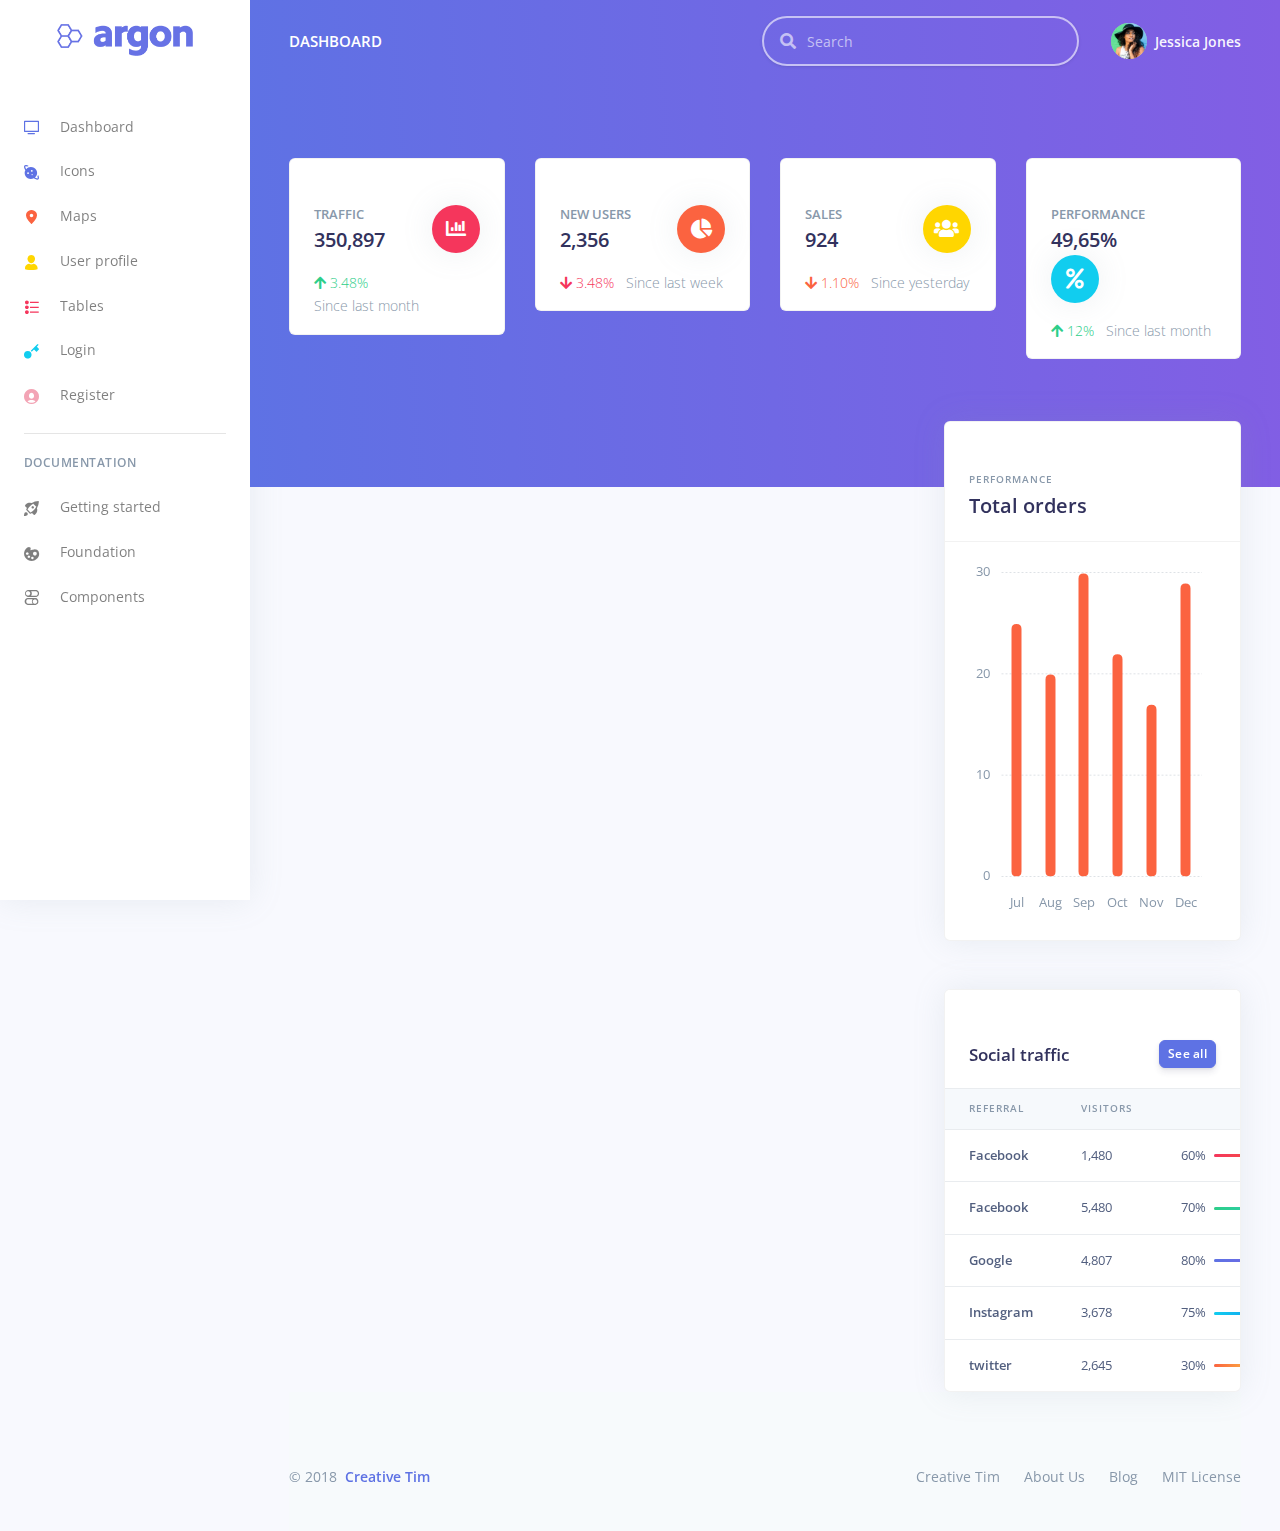
==== commit b84a11a9: "Alterações nas telas do Argon para Mockar algumas funcionalidades" ====
--- a/visafront/pages/index.html
+++ b/visafront/pages/index.html
@@ -1,644 +1,513 @@
 ﻿<!DOCTYPE html>
 <html>
-
 <head>
-  <meta charset="utf-8">
-  <meta name="viewport" content="width=device-width, initial-scale=1, shrink-to-fit=no">
-  <meta name="description" content="Start your development with a Dashboard for Bootstrap 4.">
-  <meta name="author" content="Creative Tim">
-  <title>Argon Dashboard - Free Dashboard for Bootstrap 4</title>
-  <!-- Favicon -->
-  <link href=".../assets/img/brand/favicon.png" rel="icon" type="image/png">
-  <!-- Fonts -->
-  <link href="https://fonts.googleapis.com/css?family=Open+Sans:300,400,600,700" rel="stylesheet">
-  <!-- Icons -->
-  <link href="../assets/vendor/nucleo/css/nucleo.css" rel="stylesheet">
-  <link href="../assets/vendor/@fortawesome/fontawesome-free/css/all.min.css" rel="stylesheet">
-  <!-- Argon CSS -->
-  <link type="text/css" href="../assets/css/argon.css?v=1.0.0" rel="stylesheet">
+    <meta charset="utf-8">
+    <meta name="viewport" content="width=device-width, initial-scale=1, shrink-to-fit=no">
+    <meta name="description" content="Start your development with a Dashboard for Bootstrap 4.">
+    <meta name="author" content="Creative Tim">
+    <title>Argon Dashboard - Free Dashboard for Bootstrap 4</title>
+    <!-- Favicon -->
+    <link href=".../assets/img/brand/favicon.png" rel="icon" type="image/png">
+    <!-- Fonts -->
+    <link href="https://fonts.googleapis.com/css?family=Open+Sans:300,400,600,700" rel="stylesheet">
+    <!-- Icons -->
+    <link href="../assets/vendor/nucleo/css/nucleo.css" rel="stylesheet">
+    <link href="../assets/vendor/@fortawesome/fontawesome-free/css/all.min.css" rel="stylesheet">
+    <!-- Argon CSS -->
+    <link type="text/css" href="../assets/css/argon.css?v=1.0.0" rel="stylesheet">
 </head>
-
 <body>
-  <!-- Sidenav -->
-  <nav class="navbar navbar-vertical fixed-left navbar-expand-md navbar-light bg-white" id="sidenav-main">
-    <div class="container-fluid">
-      <!-- Toggler -->
-      <button class="navbar-toggler" type="button" data-toggle="collapse" data-target="#sidenav-collapse-main" aria-controls="sidenav-main" aria-expanded="false" aria-label="Toggle navigation">
-        <span class="navbar-toggler-icon"></span>
-      </button>
-      <!-- Brand -->
-      <a class="navbar-brand pt-0" href="./index.html">
-        <img src="../assets/img/brand/blue.png" class="navbar-brand-img" alt="...">
-      </a>
-      <!-- User -->
-      <ul class="nav align-items-center d-md-none">
-        <li class="nav-item dropdown">
-          <a class="nav-link nav-link-icon" href="#" role="button" data-toggle="dropdown" aria-haspopup="true" aria-expanded="false">
-            <i class="ni ni-bell-55"></i>
-          </a>
-          <div class="dropdown-menu dropdown-menu-arrow dropdown-menu-right" aria-labelledby="navbar-default_dropdown_1">
-            <a class="dropdown-item" href="#">Action</a>
-            <a class="dropdown-item" href="#">Another action</a>
-            <div class="dropdown-divider"></div>
-            <a class="dropdown-item" href="#">Something else here</a>
-          </div>
-        </li>
-        <li class="nav-item dropdown">
-          <a class="nav-link" href="#" role="button" data-toggle="dropdown" aria-haspopup="true" aria-expanded="false">
-            <div class="media align-items-center">
-              <span class="avatar avatar-sm rounded-circle">
-                <img alt="Image placeholder" src="../assets/img/theme/team-1-800x800.jpg">
-              </span>
+    <!-- Sidenav -->
+    <nav class="navbar navbar-vertical fixed-left navbar-expand-md navbar-light bg-white" id="sidenav-main">
+        <div class="container-fluid">
+            <!-- Toggler -->
+            <button class="navbar-toggler" type="button" data-toggle="collapse" data-target="#sidenav-collapse-main" aria-controls="sidenav-main" aria-expanded="false" aria-label="Toggle navigation">
+                <span class="navbar-toggler-icon"></span>
+            </button>
+            <!-- Brand -->
+            <a class="navbar-brand pt-0" href="./index.html">
+                <img src="../assets/img/brand/blue.png" class="navbar-brand-img" alt="...">
+            </a>
+            <!-- User -->
+            <ul class="nav align-items-center d-md-none">
+                <li class="nav-item dropdown">
+                    <a class="nav-link nav-link-icon" href="#" role="button" data-toggle="dropdown" aria-haspopup="true" aria-expanded="false">
+                        <i class="ni ni-bell-55"></i>
+                    </a>
+                    <div class="dropdown-menu dropdown-menu-arrow dropdown-menu-right" aria-labelledby="navbar-default_dropdown_1">
+                        <a class="dropdown-item" href="#">Action</a>
+                        <a class="dropdown-item" href="#">Another action</a>
+                        <div class="dropdown-divider"></div>
+                        <a class="dropdown-item" href="#">Something else here</a>
+                    </div>
+                </li>
+                <li class="nav-item dropdown">
+                    <a class="nav-link" href="#" role="button" data-toggle="dropdown" aria-haspopup="true" aria-expanded="false">
+                        <div class="media align-items-center">
+                            <span class="avatar avatar-sm rounded-circle">
+                                <img alt="Image placeholder" src="../assets/img/theme/team-1-800x800.jpg">
+                            </span>
+                        </div>
+                    </a>
+                    <div class="dropdown-menu dropdown-menu-arrow dropdown-menu-right">
+                        <div class=" dropdown-header noti-title">
+                            <h6 class="text-overflow m-0">Welcome!</h6>
+                        </div>
+                        <a href="./profile.html" class="dropdown-item">
+                            <i class="ni ni-single-02"></i>
+                            <span>My profile</span>
+                        </a>
+                        <a href="./profile.html" class="dropdown-item">
+                            <i class="ni ni-settings-gear-65"></i>
+                            <span>Settings</span>
+                        </a>
+                        <a href="./profile.html" class="dropdown-item">
+                            <i class="ni ni-calendar-grid-58"></i>
+                            <span>Activity</span>
+                        </a>
+                        <a href="./profile.html" class="dropdown-item">
+                            <i class="ni ni-support-16"></i>
+                            <span>Support</span>
+                        </a>
+                        <div class="dropdown-divider"></div>
+                        <a href="#!" class="dropdown-item">
+                            <i class="ni ni-user-run"></i>
+                            <span>Logout</span>
+                        </a>
+                    </div>
+                </li>
+            </ul>
+            <!-- Collapse -->
+            <div class="collapse navbar-collapse" id="sidenav-collapse-main">
+                <!-- Collapse header -->
+                <div class="navbar-collapse-header d-md-none">
+                    <div class="row">
+                        <div class="col-6 collapse-brand">
+                            <a href="./index.html">
+                                <img src="../assets/img/brand/blue.png">
+                            </a>
+                        </div>
+                        <div class="col-6 collapse-close">
+                            <button type="button" class="navbar-toggler" data-toggle="collapse" data-target="#sidenav-collapse-main" aria-controls="sidenav-main" aria-expanded="false" aria-label="Toggle sidenav">
+                                <span></span>
+                                <span></span>
+                            </button>
+                        </div>
+                    </div>
+                </div>
+                <!-- Form -->
+                <form class="mt-4 mb-3 d-md-none">
+                    <div class="input-group input-group-rounded input-group-merge">
+                        <input type="search" class="form-control form-control-rounded form-control-prepended" placeholder="Search" aria-label="Search">
+                        <div class="input-group-prepend">
+                            <div class="input-group-text">
+                                <span class="fa fa-search"></span>
+                            </div>
+                        </div>
+                    </div>
+                </form>
+                <!-- Navigation -->
+                <ul class="navbar-nav">
+                    <li class="nav-item">
+                        <a class="nav-link" href="./index.html">
+                            <i class="ni ni-tv-2 text-primary"></i> Dashboard
+                        </a>
+                    </li>
+                    <li class="nav-item">
+                        <a class="nav-link" href="./icons.html">
+                            <i class="ni ni-planet text-blue"></i> Icons
+                        </a>
+                    </li>
+                    <li class="nav-item">
+                        <a class="nav-link" href="./maps.html">
+                            <i class="ni ni-pin-3 text-orange"></i> Maps
+                        </a>
+                    </li>
+                    <li class="nav-item">
+                        <a class="nav-link" href="./profile.html">
+                            <i class="ni ni-single-02 text-yellow"></i> User profile
+                        </a>
+                    </li>
+                    <li class="nav-item">
+                        <a class="nav-link" href="./tables.html">
+                            <i class="ni ni-bullet-list-67 text-red"></i> Tables
+                        </a>
+                    </li>
+                    <li class="nav-item">
+                        <a class="nav-link" href="./login.html">
+                            <i class="ni ni-key-25 text-info"></i> Login
+                        </a>
+                    </li>
+                    <li class="nav-item">
+                        <a class="nav-link" href="./register.html">
+                            <i class="ni ni-circle-08 text-pink"></i> Register
+                        </a>
+                    </li>
+                </ul>
+                <!-- Divider -->
+                <hr class="my-3">
+                <!-- Heading -->
+                <h6 class="navbar-heading text-muted">Documentation</h6>
+                <!-- Navigation -->
+                <ul class="navbar-nav mb-md-3">
+                    <li class="nav-item">
+                        <a class="nav-link" href="https://demos.creative-tim.com/argon-dashboard/docs/getting-started/overview.html">
+                            <i class="ni ni-spaceship"></i> Getting started
+                        </a>
+                    </li>
+                    <li class="nav-item">
+                        <a class="nav-link" href="https://demos.creative-tim.com/argon-dashboard/docs/foundation/colors.html">
+                            <i class="ni ni-palette"></i> Foundation
+                        </a>
+                    </li>
+                    <li class="nav-item">
+                        <a class="nav-link" href="https://demos.creative-tim.com/argon-dashboard/docs/components/alerts.html">
+                            <i class="ni ni-ui-04"></i> Components
+                        </a>
+                    </li>
+                </ul>
             </div>
-          </a>
-          <div class="dropdown-menu dropdown-menu-arrow dropdown-menu-right">
-            <div class=" dropdown-header noti-title">
-              <h6 class="text-overflow m-0">Welcome!</h6>
+        </div>
+    </nav>
+    <!-- Main content -->
+    <div class="main-content">
+        <!-- Top navbar -->
+        <nav class="navbar navbar-top navbar-expand-md navbar-dark" id="navbar-main">
+            <div class="container-fluid">
+                <!-- Brand -->
+                <a class="h4 mb-0 text-white text-uppercase d-none d-lg-inline-block" href="./index.html">Dashboard</a>
+                <!-- Form -->
+                <form class="navbar-search navbar-search-dark form-inline mr-3 d-none d-md-flex ml-lg-auto">
+                    <div class="form-group mb-0">
+                        <div class="input-group input-group-alternative">
+                            <div class="input-group-prepend">
+                                <span class="input-group-text"><i class="fas fa-search"></i></span>
+                            </div>
+                            <input class="form-control" placeholder="Search" type="text">
+                        </div>
+                    </div>
+                </form>
+                <!-- User -->
+                <ul class="navbar-nav align-items-center d-none d-md-flex">
+                    <li class="nav-item dropdown">
+                        <a class="nav-link pr-0" href="#" role="button" data-toggle="dropdown" aria-haspopup="true" aria-expanded="false">
+                            <div class="media align-items-center">
+                                <span class="avatar avatar-sm rounded-circle">
+                                    <img alt="Image placeholder" src="../assets/img/theme/team-4-800x800.jpg">
+                                </span>
+                                <div class="media-body ml-2 d-none d-lg-block">
+                                    <span class="mb-0 text-sm  font-weight-bold">Jessica Jones</span>
+                                </div>
+                            </div>
+                        </a>
+                        <div class="dropdown-menu dropdown-menu-arrow dropdown-menu-right">
+                            <div class=" dropdown-header noti-title">
+                                <h6 class="text-overflow m-0">Welcome!</h6>
+                            </div>
+                            <a href="./profile.html" class="dropdown-item">
+                                <i class="ni ni-single-02"></i>
+                                <span>My profile</span>
+                            </a>
+                            <a href="./profile.html" class="dropdown-item">
+                                <i class="ni ni-settings-gear-65"></i>
+                                <span>Settings</span>
+                            </a>
+                            <a href="./profile.html" class="dropdown-item">
+                                <i class="ni ni-calendar-grid-58"></i>
+                                <span>Activity</span>
+                            </a>
+                            <a href="./profile.html" class="dropdown-item">
+                                <i class="ni ni-support-16"></i>
+                                <span>Support</span>
+                            </a>
+                            <div class="dropdown-divider"></div>
+                            <a href="#!" class="dropdown-item">
+                                <i class="ni ni-user-run"></i>
+                                <span>Logout</span>
+                            </a>
+                        </div>
+                    </li>
+                </ul>
             </div>
-            <a href="./profile.html" class="dropdown-item">
-              <i class="ni ni-single-02"></i>
-              <span>My profile</span>
-            </a>
-            <a href="./profile.html" class="dropdown-item">
-              <i class="ni ni-settings-gear-65"></i>
-              <span>Settings</span>
-            </a>
-            <a href="./profile.html" class="dropdown-item">
-              <i class="ni ni-calendar-grid-58"></i>
-              <span>Activity</span>
-            </a>
-            <a href="./profile.html" class="dropdown-item">
-              <i class="ni ni-support-16"></i>
-              <span>Support</span>
-            </a>
-            <div class="dropdown-divider"></div>
-            <a href="#!" class="dropdown-item">
-              <i class="ni ni-user-run"></i>
-              <span>Logout</span>
-            </a>
-          </div>
-        </li>
-      </ul>
-      <!-- Collapse -->
-      <div class="collapse navbar-collapse" id="sidenav-collapse-main">
-        <!-- Collapse header -->
-        <div class="navbar-collapse-header d-md-none">
-          <div class="row">
-            <div class="col-6 collapse-brand">
-              <a href="./index.html">
-                <img src="../assets/img/brand/blue.png">
-              </a>
+        </nav>
+        <!-- Header -->
+        <div class="header bg-gradient-primary pb-8 pt-5 pt-md-8">
+            <div class="container-fluid">
+                <div class="header-body">
+                    <!-- Card stats -->
+                    <div class="row">
+                        <div class="col-xl-3 col-lg-6">
+                            <div class="card card-stats mb-4 mb-xl-0">
+                                <div class="card-body">
+                                    <div class="row">
+                                        <div class="col">
+                                            <h5 class="card-title text-uppercase text-muted mb-0">Traffic</h5>
+                                            <span class="h2 font-weight-bold mb-0">350,897</span>
+                                        </div>
+                                        <div class="col-auto">
+                                            <div class="icon icon-shape bg-danger text-white rounded-circle shadow">
+                                                <i class="fas fa-chart-bar"></i>
+                                            </div>
+                                        </div>
+                                    </div>
+                                    <p class="mt-3 mb-0 text-muted text-sm">
+                                        <span class="text-success mr-2"><i class="fa fa-arrow-up"></i> 3.48%</span>
+                                        <span class="text-nowrap">Since last month</span>
+                                    </p>
+                                </div>
+                            </div>
+                        </div>
+                        <div class="col-xl-3 col-lg-6">
+                            <div class="card card-stats mb-4 mb-xl-0">
+                                <div class="card-body">
+                                    <div class="row">
+                                        <div class="col">
+                                            <h5 class="card-title text-uppercase text-muted mb-0">New users</h5>
+                                            <span class="h2 font-weight-bold mb-0">2,356</span>
+                                        </div>
+                                        <div class="col-auto">
+                                            <div class="icon icon-shape bg-warning text-white rounded-circle shadow">
+                                                <i class="fas fa-chart-pie"></i>
+                                            </div>
+                                        </div>
+                                    </div>
+                                    <p class="mt-3 mb-0 text-muted text-sm">
+                                        <span class="text-danger mr-2"><i class="fas fa-arrow-down"></i> 3.48%</span>
+                                        <span class="text-nowrap">Since last week</span>
+                                    </p>
+                                </div>
+                            </div>
+                        </div>
+                        <div class="col-xl-3 col-lg-6">
+                            <div class="card card-stats mb-4 mb-xl-0">
+                                <div class="card-body">
+                                    <div class="row">
+                                        <div class="col">
+                                            <h5 class="card-title text-uppercase text-muted mb-0">Sales</h5>
+                                            <span class="h2 font-weight-bold mb-0">924</span>
+                                        </div>
+                                        <div class="col-auto">
+                                            <div class="icon icon-shape bg-yellow text-white rounded-circle shadow">
+                                                <i class="fas fa-users"></i>
+                                            </div>
+                                        </div>
+                                    </div>
+                                    <p class="mt-3 mb-0 text-muted text-sm">
+                                        <span class="text-warning mr-2"><i class="fas fa-arrow-down"></i> 1.10%</span>
+                                        <span class="text-nowrap">Since yesterday</span>
+                                    </p>
+                                </div>
+                            </div>
+                        </div>
+                        <div class="col-xl-3 col-lg-6">
+                            <div class="card card-stats mb-4 mb-xl-0">
+                                <div class="card-body">
+                                    <div class="row">
+                                        <div class="col">
+                                            <h5 class="card-title text-uppercase text-muted mb-0">Performance</h5>
+                                            <span class="h2 font-weight-bold mb-0">49,65%</span>
+                                        </div>
+                                        <div class="col-auto">
+                                            <div class="icon icon-shape bg-info text-white rounded-circle shadow">
+                                                <i class="fas fa-percent"></i>
+                                            </div>
+                                        </div>
+                                    </div>
+                                    <p class="mt-3 mb-0 text-muted text-sm">
+                                        <span class="text-success mr-2"><i class="fas fa-arrow-up"></i> 12%</span>
+                                        <span class="text-nowrap">Since last month</span>
+                                    </p>
+                                </div>
+                            </div>
+                        </div>
+                    </div>
+                </div>
             </div>
-            <div class="col-6 collapse-close">
-              <button type="button" class="navbar-toggler" data-toggle="collapse" data-target="#sidenav-collapse-main" aria-controls="sidenav-main" aria-expanded="false" aria-label="Toggle sidenav">
-                <span></span>
-                <span></span>
-              </button>
+        </div>
+        <!-- Page content -->
+        <div class="container-fluid mt--7">
+            <div class="row">
+                <div class="col">
+                    <iframe width=100% height=100% src="https://app.powerbi.com/view?r=eyJrIjoiOWZmYzNjYjUtODBhMi00NTExLWEzNmEtYTg2MDc5MDMyOWUxIiwidCI6IjdlOTNlMjg2LWIyOWEtNDQ1NC1hNDFhLWU4NDE5ZWM5ZGViNSJ9" frameborder="0" allowFullScreen="true"></iframe>
+                </div>
+                <div class="col-xl-4">
+                    <div class="card shadow">
+                        <div class="card-header bg-transparent">
+                            <div class="row align-items-center">
+                                <div class="col">
+                                    <h6 class="text-uppercase text-muted ls-1 mb-1">Performance</h6>
+                                    <h2 class="mb-0">Total orders</h2>
+                                </div>
+                            </div>
+                        </div>
+                        <div class="card-body">
+                            <!-- Chart -->
+                            <div class="chart">
+                                <canvas id="chart-orders" class="chart-canvas"></canvas>
+                            </div>
+                        </div>
+                    </div>
+                </div>
             </div>
-          </div>
+            <div class="row mt-5">
+                <div class="col">
+                    <iframe width=100% height=100% src="https://app.powerbi.com/view?r=eyJrIjoiYjE0N2E0ODEtMjIwNS00Y2VhLThjZDYtMTE0NmJjYzQwOGU2IiwidCI6IjdlOTNlMjg2LWIyOWEtNDQ1NC1hNDFhLWU4NDE5ZWM5ZGViNSJ9" frameborder="0" allowFullScreen="true"></iframe>
+                </div>
+                <div class="col-xl-4">
+                    <div class="card shadow">
+                        <div class="card-header border-0">
+                            <div class="row align-items-center">
+                                <div class="col">
+                                    <h3 class="mb-0">Social traffic</h3>
+                                </div>
+                                <div class="col text-right">
+                                    <a href="#!" class="btn btn-sm btn-primary">See all</a>
+                                </div>
+                            </div>
+                        </div>
+                        <div class="table-responsive">
+                            <!-- Projects table -->
+                            <table class="table align-items-center table-flush">
+                                <thead class="thead-light">
+                                    <tr>
+                                        <th scope="col">Referral</th>
+                                        <th scope="col">Visitors</th>
+                                        <th scope="col"></th>
+                                    </tr>
+                                </thead>
+                                <tbody>
+                                    <tr>
+                                        <th scope="row">
+                                            Facebook
+                                        </th>
+                                        <td>
+                                            1,480
+                                        </td>
+                                        <td>
+                                            <div class="d-flex align-items-center">
+                                                <span class="mr-2">60%</span>
+                                                <div>
+                                                    <div class="progress">
+                                                        <div class="progress-bar bg-gradient-danger" role="progressbar" aria-valuenow="60" aria-valuemin="0" aria-valuemax="100" style="width: 60%;"></div>
+                                                    </div>
+                                                </div>
+                                            </div>
+                                        </td>
+                                    </tr>
+                                    <tr>
+                                        <th scope="row">
+                                            Facebook
+                                        </th>
+                                        <td>
+                                            5,480
+                                        </td>
+                                        <td>
+                                            <div class="d-flex align-items-center">
+                                                <span class="mr-2">70%</span>
+                                                <div>
+                                                    <div class="progress">
+                                                        <div class="progress-bar bg-gradient-success" role="progressbar" aria-valuenow="70" aria-valuemin="0" aria-valuemax="100" style="width: 70%;"></div>
+                                                    </div>
+                                                </div>
+                                            </div>
+                                        </td>
+                                    </tr>
+                                    <tr>
+                                        <th scope="row">
+                                            Google
+                                        </th>
+                                        <td>
+                                            4,807
+                                        </td>
+                                        <td>
+                                            <div class="d-flex align-items-center">
+                                                <span class="mr-2">80%</span>
+                                                <div>
+                                                    <div class="progress">
+                                                        <div class="progress-bar bg-gradient-primary" role="progressbar" aria-valuenow="80" aria-valuemin="0" aria-valuemax="100" style="width: 80%;"></div>
+                                                    </div>
+                                                </div>
+                                            </div>
+                                        </td>
+                                    </tr>
+                                    <tr>
+                                        <th scope="row">
+                                            Instagram
+                                        </th>
+                                        <td>
+                                            3,678
+                                        </td>
+                                        <td>
+                                            <div class="d-flex align-items-center">
+                                                <span class="mr-2">75%</span>
+                                                <div>
+                                                    <div class="progress">
+                                                        <div class="progress-bar bg-gradient-info" role="progressbar" aria-valuenow="75" aria-valuemin="0" aria-valuemax="100" style="width: 75%;"></div>
+                                                    </div>
+                                                </div>
+                                            </div>
+                                        </td>
+                                    </tr>
+                                    <tr>
+                                        <th scope="row">
+                                            twitter
+                                        </th>
+                                        <td>
+                                            2,645
+                                        </td>
+                                        <td>
+                                            <div class="d-flex align-items-center">
+                                                <span class="mr-2">30%</span>
+                                                <div>
+                                                    <div class="progress">
+                                                        <div class="progress-bar bg-gradient-warning" role="progressbar" aria-valuenow="30" aria-valuemin="0" aria-valuemax="100" style="width: 30%;"></div>
+                                                    </div>
+                                                </div>
+                                            </div>
+                                        </td>
+                                    </tr>
+                                </tbody>
+                            </table>
+                        </div>
+                    </div>
+                </div>
+            </div>
+            <!-- Footer -->
+            <footer class="footer">
+                <div class="row align-items-center justify-content-xl-between">
+                    <div class="col-xl-6">
+                        <div class="copyright text-center text-xl-left text-muted">
+                            &copy; 2018 <a href="https://www.creative-tim.com" class="font-weight-bold ml-1" target="_blank">Creative Tim</a>
+                        </div>
+                    </div>
+                    <div class="col-xl-6">
+                        <ul class="nav nav-footer justify-content-center justify-content-xl-end">
+                            <li class="nav-item">
+                                <a href="https://www.creative-tim.com" class="nav-link" target="_blank">Creative Tim</a>
+                            </li>
+                            <li class="nav-item">
+                                <a href="https://www.creative-tim.com/presentation" class="nav-link" target="_blank">About Us</a>
+                            </li>
+                            <li class="nav-item">
+                                <a href="http://blog.creative-tim.com" class="nav-link" target="_blank">Blog</a>
+                            </li>
+                            <li class="nav-item">
+                                <a href="https://github.com/creativetimofficial/argon-dashboard/blob/master/LICENSE.md" class="nav-link" target="_blank">MIT License</a>
+                            </li>
+                        </ul>
+                    </div>
+                </div>
+            </footer>
         </div>
-        <!-- Form -->
-        <form class="mt-4 mb-3 d-md-none">
-          <div class="input-group input-group-rounded input-group-merge">
-            <input type="search" class="form-control form-control-rounded form-control-prepended" placeholder="Search" aria-label="Search">
-            <div class="input-group-prepend">
-              <div class="input-group-text">
-                <span class="fa fa-search"></span>
-              </div>
-            </div>
-          </div>
-        </form>
-        <!-- Navigation -->
-        <ul class="navbar-nav">
-          <li class="nav-item">
-            <a class="nav-link" href="./index.html">
-              <i class="ni ni-tv-2 text-primary"></i> Dashboard
-            </a>
-          </li>
-          <li class="nav-item">
-            <a class="nav-link" href="./icons.html">
-              <i class="ni ni-planet text-blue"></i> Icons
-            </a>
-          </li>
-          <li class="nav-item">
-            <a class="nav-link" href="./maps.html">
-              <i class="ni ni-pin-3 text-orange"></i> Maps
-            </a>
-          </li>
-          <li class="nav-item">
-            <a class="nav-link" href="./profile.html">
-              <i class="ni ni-single-02 text-yellow"></i> User profile
-            </a>
-          </li>
-          <li class="nav-item">
-            <a class="nav-link" href="./tables.html">
-              <i class="ni ni-bullet-list-67 text-red"></i> Tables
-            </a>
-          </li>
-          <li class="nav-item">
-            <a class="nav-link" href="./login.html">
-              <i class="ni ni-key-25 text-info"></i> Login
-            </a>
-          </li>
-          <li class="nav-item">
-            <a class="nav-link" href="./register.html">
-              <i class="ni ni-circle-08 text-pink"></i> Register
-            </a>
-          </li>
-        </ul>
-        <!-- Divider -->
-        <hr class="my-3">
-        <!-- Heading -->
-        <h6 class="navbar-heading text-muted">Documentation</h6>
-        <!-- Navigation -->
-        <ul class="navbar-nav mb-md-3">
-          <li class="nav-item">
-            <a class="nav-link" href="https://demos.creative-tim.com/argon-dashboard/docs/getting-started/overview.html">
-              <i class="ni ni-spaceship"></i> Getting started
-            </a>
-          </li>
-          <li class="nav-item">
-            <a class="nav-link" href="https://demos.creative-tim.com/argon-dashboard/docs/foundation/colors.html">
-              <i class="ni ni-palette"></i> Foundation
-            </a>
-          </li>
-          <li class="nav-item">
-            <a class="nav-link" href="https://demos.creative-tim.com/argon-dashboard/docs/components/alerts.html">
-              <i class="ni ni-ui-04"></i> Components
-            </a>
-          </li>
-        </ul>
-      </div>
     </div>
-  </nav>
-  <!-- Main content -->
-  <div class="main-content">
-    <!-- Top navbar -->
-    <nav class="navbar navbar-top navbar-expand-md navbar-dark" id="navbar-main">
-      <div class="container-fluid">
-        <!-- Brand -->
-        <a class="h4 mb-0 text-white text-uppercase d-none d-lg-inline-block" href="./index.html">Dashboard</a>
-        <!-- Form -->
-        <form class="navbar-search navbar-search-dark form-inline mr-3 d-none d-md-flex ml-lg-auto">
-          <div class="form-group mb-0">
-            <div class="input-group input-group-alternative">
-              <div class="input-group-prepend">
-                <span class="input-group-text"><i class="fas fa-search"></i></span>
-              </div>
-              <input class="form-control" placeholder="Search" type="text">
-            </div>
-          </div>
-        </form>
-        <!-- User -->
-        <ul class="navbar-nav align-items-center d-none d-md-flex">
-          <li class="nav-item dropdown">
-            <a class="nav-link pr-0" href="#" role="button" data-toggle="dropdown" aria-haspopup="true" aria-expanded="false">
-              <div class="media align-items-center">
-                <span class="avatar avatar-sm rounded-circle">
-                  <img alt="Image placeholder" src="../assets/img/theme/team-4-800x800.jpg">
-                </span>
-                <div class="media-body ml-2 d-none d-lg-block">
-                  <span class="mb-0 text-sm  font-weight-bold">Jessica Jones</span>
-                </div>
-              </div>
-            </a>
-            <div class="dropdown-menu dropdown-menu-arrow dropdown-menu-right">
-              <div class=" dropdown-header noti-title">
-                <h6 class="text-overflow m-0">Welcome!</h6>
-              </div>
-              <a href="./profile.html" class="dropdown-item">
-                <i class="ni ni-single-02"></i>
-                <span>My profile</span>
-              </a>
-              <a href="./profile.html" class="dropdown-item">
-                <i class="ni ni-settings-gear-65"></i>
-                <span>Settings</span>
-              </a>
-              <a href="./profile.html" class="dropdown-item">
-                <i class="ni ni-calendar-grid-58"></i>
-                <span>Activity</span>
-              </a>
-              <a href="./profile.html" class="dropdown-item">
-                <i class="ni ni-support-16"></i>
-                <span>Support</span>
-              </a>
-              <div class="dropdown-divider"></div>
-              <a href="#!" class="dropdown-item">
-                <i class="ni ni-user-run"></i>
-                <span>Logout</span>
-              </a>
-            </div>
-          </li>
-        </ul>
-      </div>
-    </nav>
-    <!-- Header -->
-    <div class="header bg-gradient-primary pb-8 pt-5 pt-md-8">
-      <div class="container-fluid">
-        <div class="header-body">
-          <!-- Card stats -->
-          <div class="row">
-            <div class="col-xl-3 col-lg-6">
-              <div class="card card-stats mb-4 mb-xl-0">
-                <div class="card-body">
-                  <div class="row">
-                    <div class="col">
-                      <h5 class="card-title text-uppercase text-muted mb-0">Traffic</h5>
-                      <span class="h2 font-weight-bold mb-0">350,897</span>
-                    </div>
-                    <div class="col-auto">
-                      <div class="icon icon-shape bg-danger text-white rounded-circle shadow">
-                        <i class="fas fa-chart-bar"></i>
-                      </div>
-                    </div>
-                  </div>
-                  <p class="mt-3 mb-0 text-muted text-sm">
-                    <span class="text-success mr-2"><i class="fa fa-arrow-up"></i> 3.48%</span>
-                    <span class="text-nowrap">Since last month</span>
-                  </p>
-                </div>
-              </div>
-            </div>
-            <div class="col-xl-3 col-lg-6">
-              <div class="card card-stats mb-4 mb-xl-0">
-                <div class="card-body">
-                  <div class="row">
-                    <div class="col">
-                      <h5 class="card-title text-uppercase text-muted mb-0">New users</h5>
-                      <span class="h2 font-weight-bold mb-0">2,356</span>
-                    </div>
-                    <div class="col-auto">
-                      <div class="icon icon-shape bg-warning text-white rounded-circle shadow">
-                        <i class="fas fa-chart-pie"></i>
-                      </div>
-                    </div>
-                  </div>
-                  <p class="mt-3 mb-0 text-muted text-sm">
-                    <span class="text-danger mr-2"><i class="fas fa-arrow-down"></i> 3.48%</span>
-                    <span class="text-nowrap">Since last week</span>
-                  </p>
-                </div>
-              </div>
-            </div>
-            <div class="col-xl-3 col-lg-6">
-              <div class="card card-stats mb-4 mb-xl-0">
-                <div class="card-body">
-                  <div class="row">
-                    <div class="col">
-                      <h5 class="card-title text-uppercase text-muted mb-0">Sales</h5>
-                      <span class="h2 font-weight-bold mb-0">924</span>
-                    </div>
-                    <div class="col-auto">
-                      <div class="icon icon-shape bg-yellow text-white rounded-circle shadow">
-                        <i class="fas fa-users"></i>
-                      </div>
-                    </div>
-                  </div>
-                  <p class="mt-3 mb-0 text-muted text-sm">
-                    <span class="text-warning mr-2"><i class="fas fa-arrow-down"></i> 1.10%</span>
-                    <span class="text-nowrap">Since yesterday</span>
-                  </p>
-                </div>
-              </div>
-            </div>
-            <div class="col-xl-3 col-lg-6">
-              <div class="card card-stats mb-4 mb-xl-0">
-                <div class="card-body">
-                  <div class="row">
-                    <div class="col">
-                      <h5 class="card-title text-uppercase text-muted mb-0">Performance</h5>
-                      <span class="h2 font-weight-bold mb-0">49,65%</span>
-                    </div>
-                    <div class="col-auto">
-                      <div class="icon icon-shape bg-info text-white rounded-circle shadow">
-                        <i class="fas fa-percent"></i>
-                      </div>
-                    </div>
-                  </div>
-                  <p class="mt-3 mb-0 text-muted text-sm">
-                    <span class="text-success mr-2"><i class="fas fa-arrow-up"></i> 12%</span>
-                    <span class="text-nowrap">Since last month</span>
-                  </p>
-                </div>
-              </div>
-            </div>
-          </div>
-        </div>
-      </div>
-    </div>
-    <!-- Page content -->
-    <div class="container-fluid mt--7">
-      <div class="row">
-        <div class="col-xl-8 mb-5 mb-xl-0">
-          <div class="card bg-gradient-default shadow">
-            <div class="card-header bg-transparent">
-              <div class="row align-items-center">
-                <div class="col">
-                  <h6 class="text-uppercase text-light ls-1 mb-1">Overview</h6>
-                  <h2 class="text-white mb-0">Sales value</h2>
-                </div>
-                <div class="col">
-                  <ul class="nav nav-pills justify-content-end">
-                    <li class="nav-item mr-2 mr-md-0" data-toggle="chart" data-target="#chart-sales" data-update='{"data":{"datasets":[{"data":[0, 20, 10, 30, 15, 40, 20, 60, 60]}]}}' data-prefix="$" data-suffix="k">
-                      <a href="#" class="nav-link py-2 px-3 active" data-toggle="tab">
-                        <span class="d-none d-md-block">Month</span>
-                        <span class="d-md-none">M</span>
-                      </a>
-                    </li>
-                    <li class="nav-item" data-toggle="chart" data-target="#chart-sales" data-update='{"data":{"datasets":[{"data":[0, 20, 5, 25, 10, 30, 15, 40, 40]}]}}' data-prefix="$" data-suffix="k">
-                      <a href="#" class="nav-link py-2 px-3" data-toggle="tab">
-                        <span class="d-none d-md-block">Week</span>
-                        <span class="d-md-none">W</span>
-                      </a>
-                    </li>
-                  </ul>
-                </div>
-              </div>
-            </div>
-            <div class="card-body">
-              <!-- Chart -->
-              <div class="chart">
-                <!-- Chart wrapper -->
-                <canvas id="chart-sales" class="chart-canvas"></canvas>
-              </div>
-            </div>
-          </div>
-        </div>
-        <div class="col-xl-4">
-          <div class="card shadow">
-            <div class="card-header bg-transparent">
-              <div class="row align-items-center">
-                <div class="col">
-                  <h6 class="text-uppercase text-muted ls-1 mb-1">Performance</h6>
-                  <h2 class="mb-0">Total orders</h2>
-                </div>
-              </div>
-            </div>
-            <div class="card-body">
-              <!-- Chart -->
-              <div class="chart">
-                <canvas id="chart-orders" class="chart-canvas"></canvas>
-              </div>
-            </div>
-          </div>
-        </div>
-      </div>
-      <div class="row mt-5">
-        <div class="col-xl-8 mb-5 mb-xl-0">
-          <div class="card shadow">
-            <div class="card-header border-0">
-              <div class="row align-items-center">
-                <div class="col">
-                  <h3 class="mb-0">Page visits</h3>
-                </div>
-                <div class="col text-right">
-                  <a href="#!" class="btn btn-sm btn-primary">See all</a>
-                </div>
-              </div>
-            </div>
-            <div class="table-responsive">
-              <!-- Projects table -->
-              <table class="table align-items-center table-flush">
-                <thead class="thead-light">
-                  <tr>
-                    <th scope="col">Page name</th>
-                    <th scope="col">Visitors</th>
-                    <th scope="col">Unique users</th>
-                    <th scope="col">Bounce rate</th>
-                  </tr>
-                </thead>
-                <tbody>
-                  <tr>
-                    <th scope="row">
-                      /argon/
-                    </th>
-                    <td>
-                      4,569
-                    </td>
-                    <td>
-                      340
-                    </td>
-                    <td>
-                      <i class="fas fa-arrow-up text-success mr-3"></i> 46,53%
-                    </td>
-                  </tr>
-                  <tr>
-                    <th scope="row">
-                      /argon/index.html
-                    </th>
-                    <td>
-                      3,985
-                    </td>
-                    <td>
-                      319
-                    </td>
-                    <td>
-                      <i class="fas fa-arrow-down text-warning mr-3"></i> 46,53%
-                    </td>
-                  </tr>
-                  <tr>
-                    <th scope="row">
-                      /argon/charts.html
-                    </th>
-                    <td>
-                      3,513
-                    </td>
-                    <td>
-                      294
-                    </td>
-                    <td>
-                      <i class="fas fa-arrow-down text-warning mr-3"></i> 36,49%
-                    </td>
-                  </tr>
-                  <tr>
-                    <th scope="row">
-                      /argon/tables.html
-                    </th>
-                    <td>
-                      2,050
-                    </td>
-                    <td>
-                      147
-                    </td>
-                    <td>
-                      <i class="fas fa-arrow-up text-success mr-3"></i> 50,87%
-                    </td>
-                  </tr>
-                  <tr>
-                    <th scope="row">
-                      /argon/profile.html
-                    </th>
-                    <td>
-                      1,795
-                    </td>
-                    <td>
-                      190
-                    </td>
-                    <td>
-                      <i class="fas fa-arrow-down text-danger mr-3"></i> 46,53%
-                    </td>
-                  </tr>
-                </tbody>
-              </table>
-            </div>
-          </div>
-        </div>
-        <div class="col-xl-4">
-          <div class="card shadow">
-            <div class="card-header border-0">
-              <div class="row align-items-center">
-                <div class="col">
-                  <h3 class="mb-0">Social traffic</h3>
-                </div>
-                <div class="col text-right">
-                  <a href="#!" class="btn btn-sm btn-primary">See all</a>
-                </div>
-              </div>
-            </div>
-            <div class="table-responsive">
-              <!-- Projects table -->
-              <table class="table align-items-center table-flush">
-                <thead class="thead-light">
-                  <tr>
-                    <th scope="col">Referral</th>
-                    <th scope="col">Visitors</th>
-                    <th scope="col"></th>
-                  </tr>
-                </thead>
-                <tbody>
-                  <tr>
-                    <th scope="row">
-                      Facebook
-                    </th>
-                    <td>
-                      1,480
-                    </td>
-                    <td>
-                      <div class="d-flex align-items-center">
-                        <span class="mr-2">60%</span>
-                        <div>
-                          <div class="progress">
-                            <div class="progress-bar bg-gradient-danger" role="progressbar" aria-valuenow="60" aria-valuemin="0" aria-valuemax="100" style="width: 60%;"></div>
-                          </div>
-                        </div>
-                      </div>
-                    </td>
-                  </tr>
-                  <tr>
-                    <th scope="row">
-                      Facebook
-                    </th>
-                    <td>
-                      5,480
-                    </td>
-                    <td>
-                      <div class="d-flex align-items-center">
-                        <span class="mr-2">70%</span>
-                        <div>
-                          <div class="progress">
-                            <div class="progress-bar bg-gradient-success" role="progressbar" aria-valuenow="70" aria-valuemin="0" aria-valuemax="100" style="width: 70%;"></div>
-                          </div>
-                        </div>
-                      </div>
-                    </td>
-                  </tr>
-                  <tr>
-                    <th scope="row">
-                      Google
-                    </th>
-                    <td>
-                      4,807
-                    </td>
-                    <td>
-                      <div class="d-flex align-items-center">
-                        <span class="mr-2">80%</span>
-                        <div>
-                          <div class="progress">
-                            <div class="progress-bar bg-gradient-primary" role="progressbar" aria-valuenow="80" aria-valuemin="0" aria-valuemax="100" style="width: 80%;"></div>
-                          </div>
-                        </div>
-                      </div>
-                    </td>
-                  </tr>
-                  <tr>
-                    <th scope="row">
-                      Instagram
-                    </th>
-                    <td>
-                      3,678
-                    </td>
-                    <td>
-                      <div class="d-flex align-items-center">
-                        <span class="mr-2">75%</span>
-                        <div>
-                          <div class="progress">
-                            <div class="progress-bar bg-gradient-info" role="progressbar" aria-valuenow="75" aria-valuemin="0" aria-valuemax="100" style="width: 75%;"></div>
-                          </div>
-                        </div>
-                      </div>
-                    </td>
-                  </tr>
-                  <tr>
-                    <th scope="row">
-                      twitter
-                    </th>
-                    <td>
-                      2,645
-                    </td>
-                    <td>
-                      <div class="d-flex align-items-center">
-                        <span class="mr-2">30%</span>
-                        <div>
-                          <div class="progress">
-                            <div class="progress-bar bg-gradient-warning" role="progressbar" aria-valuenow="30" aria-valuemin="0" aria-valuemax="100" style="width: 30%;"></div>
-                          </div>
-                        </div>
-                      </div>
-                    </td>
-                  </tr>
-                </tbody>
-              </table>
-            </div>
-          </div>
-        </div>
-      </div>
-      <!-- Footer -->
-      <footer class="footer">
-        <div class="row align-items-center justify-content-xl-between">
-          <div class="col-xl-6">
-            <div class="copyright text-center text-xl-left text-muted">
-              &copy; 2018 <a href="https://www.creative-tim.com" class="font-weight-bold ml-1" target="_blank">Creative Tim</a>
-            </div>
-          </div>
-          <div class="col-xl-6">
-            <ul class="nav nav-footer justify-content-center justify-content-xl-end">
-              <li class="nav-item">
-                <a href="https://www.creative-tim.com" class="nav-link" target="_blank">Creative Tim</a>
-              </li>
-              <li class="nav-item">
-                <a href="https://www.creative-tim.com/presentation" class="nav-link" target="_blank">About Us</a>
-              </li>
-              <li class="nav-item">
-                <a href="http://blog.creative-tim.com" class="nav-link" target="_blank">Blog</a>
-              </li>
-              <li class="nav-item">
-                <a href="https://github.com/creativetimofficial/argon-dashboard/blob/master/LICENSE.md" class="nav-link" target="_blank">MIT License</a>
-              </li>
-            </ul>
-          </div>
-        </div>
-      </footer>
-    </div>
-  </div>
-  <!-- Argon Scripts -->
-  <!-- Core -->
-  <script src="../assets/vendor/jquery/dist/jquery.min.js"></script>
-  <script src="../assets/vendor/bootstrap/dist/js/bootstrap.bundle.min.js"></script>
-  <!-- Optional JS -->
-  <script src="../assets/vendor/chart.js/dist/Chart.min.js"></script>
-  <script src="../assets/vendor/chart.js/dist/Chart.extension.js"></script>
-  <!-- Argon JS -->
-  <script src="../assets/js/argon.js?v=1.0.0"></script>
+    <!-- Argon Scripts -->
+    <!-- Core -->
+    <script src="../assets/vendor/jquery/dist/jquery.min.js"></script>
+    <script src="../assets/vendor/bootstrap/dist/js/bootstrap.bundle.min.js"></script>
+    <!-- Optional JS -->
+    <script src="../assets/vendor/chart.js/dist/Chart.min.js"></script>
+    <script src="../assets/vendor/chart.js/dist/Chart.extension.js"></script>
+    <!-- Argon JS -->
+    <script src="../assets/js/argon.js?v=1.0.0"></script>
 </body>
-
 </html>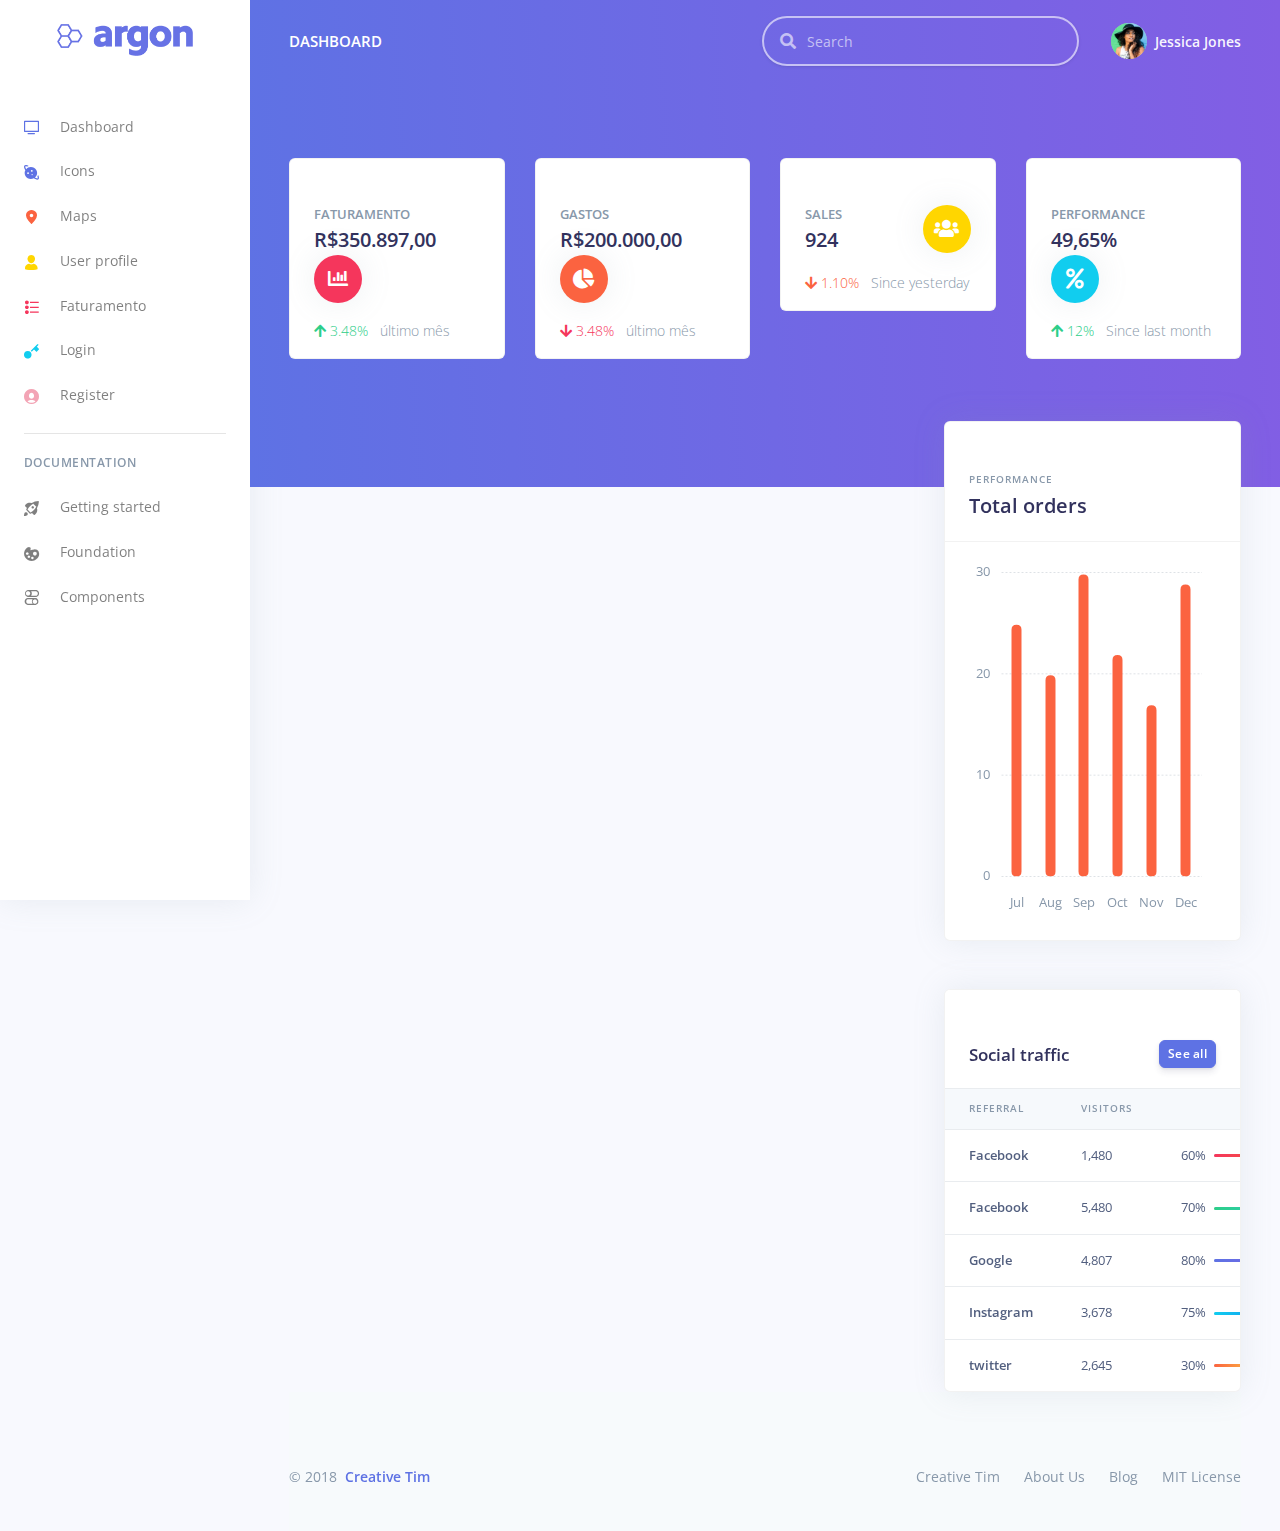
==== commit 8d13f13e: "mais alterações" ====
--- a/visafront/pages/index.html
+++ b/visafront/pages/index.html
@@ -130,7 +130,7 @@
                     </li>
                     <li class="nav-item">
                         <a class="nav-link" href="./tables.html">
-                            <i class="ni ni-bullet-list-67 text-red"></i> Tables
+                            <i class="ni ni-bullet-list-67 text-red"></i> Faturamento
                         </a>
                     </li>
                     <li class="nav-item">
@@ -241,8 +241,8 @@
                                 <div class="card-body">
                                     <div class="row">
                                         <div class="col">
-                                            <h5 class="card-title text-uppercase text-muted mb-0">Traffic</h5>
-                                            <span class="h2 font-weight-bold mb-0">350,897</span>
+                                            <h5 class="card-title text-uppercase text-muted mb-0">Faturamento</h5>
+                                            <span class="h2 font-weight-bold mb-0">R$350.897,00</span>
                                         </div>
                                         <div class="col-auto">
                                             <div class="icon icon-shape bg-danger text-white rounded-circle shadow">
@@ -252,7 +252,7 @@
                                     </div>
                                     <p class="mt-3 mb-0 text-muted text-sm">
                                         <span class="text-success mr-2"><i class="fa fa-arrow-up"></i> 3.48%</span>
-                                        <span class="text-nowrap">Since last month</span>
+                                        <span class="text-nowrap">último mês</span>
                                     </p>
                                 </div>
                             </div>
@@ -262,8 +262,8 @@
                                 <div class="card-body">
                                     <div class="row">
                                         <div class="col">
-                                            <h5 class="card-title text-uppercase text-muted mb-0">New users</h5>
-                                            <span class="h2 font-weight-bold mb-0">2,356</span>
+                                            <h5 class="card-title text-uppercase text-muted mb-0">Gastos</h5>
+                                            <span class="h2 font-weight-bold mb-0">R$200.000,00</span>
                                         </div>
                                         <div class="col-auto">
                                             <div class="icon icon-shape bg-warning text-white rounded-circle shadow">
@@ -273,7 +273,7 @@
                                     </div>
                                     <p class="mt-3 mb-0 text-muted text-sm">
                                         <span class="text-danger mr-2"><i class="fas fa-arrow-down"></i> 3.48%</span>
-                                        <span class="text-nowrap">Since last week</span>
+                                        <span class="text-nowrap">último mês</span>
                                     </p>
                                 </div>
                             </div>
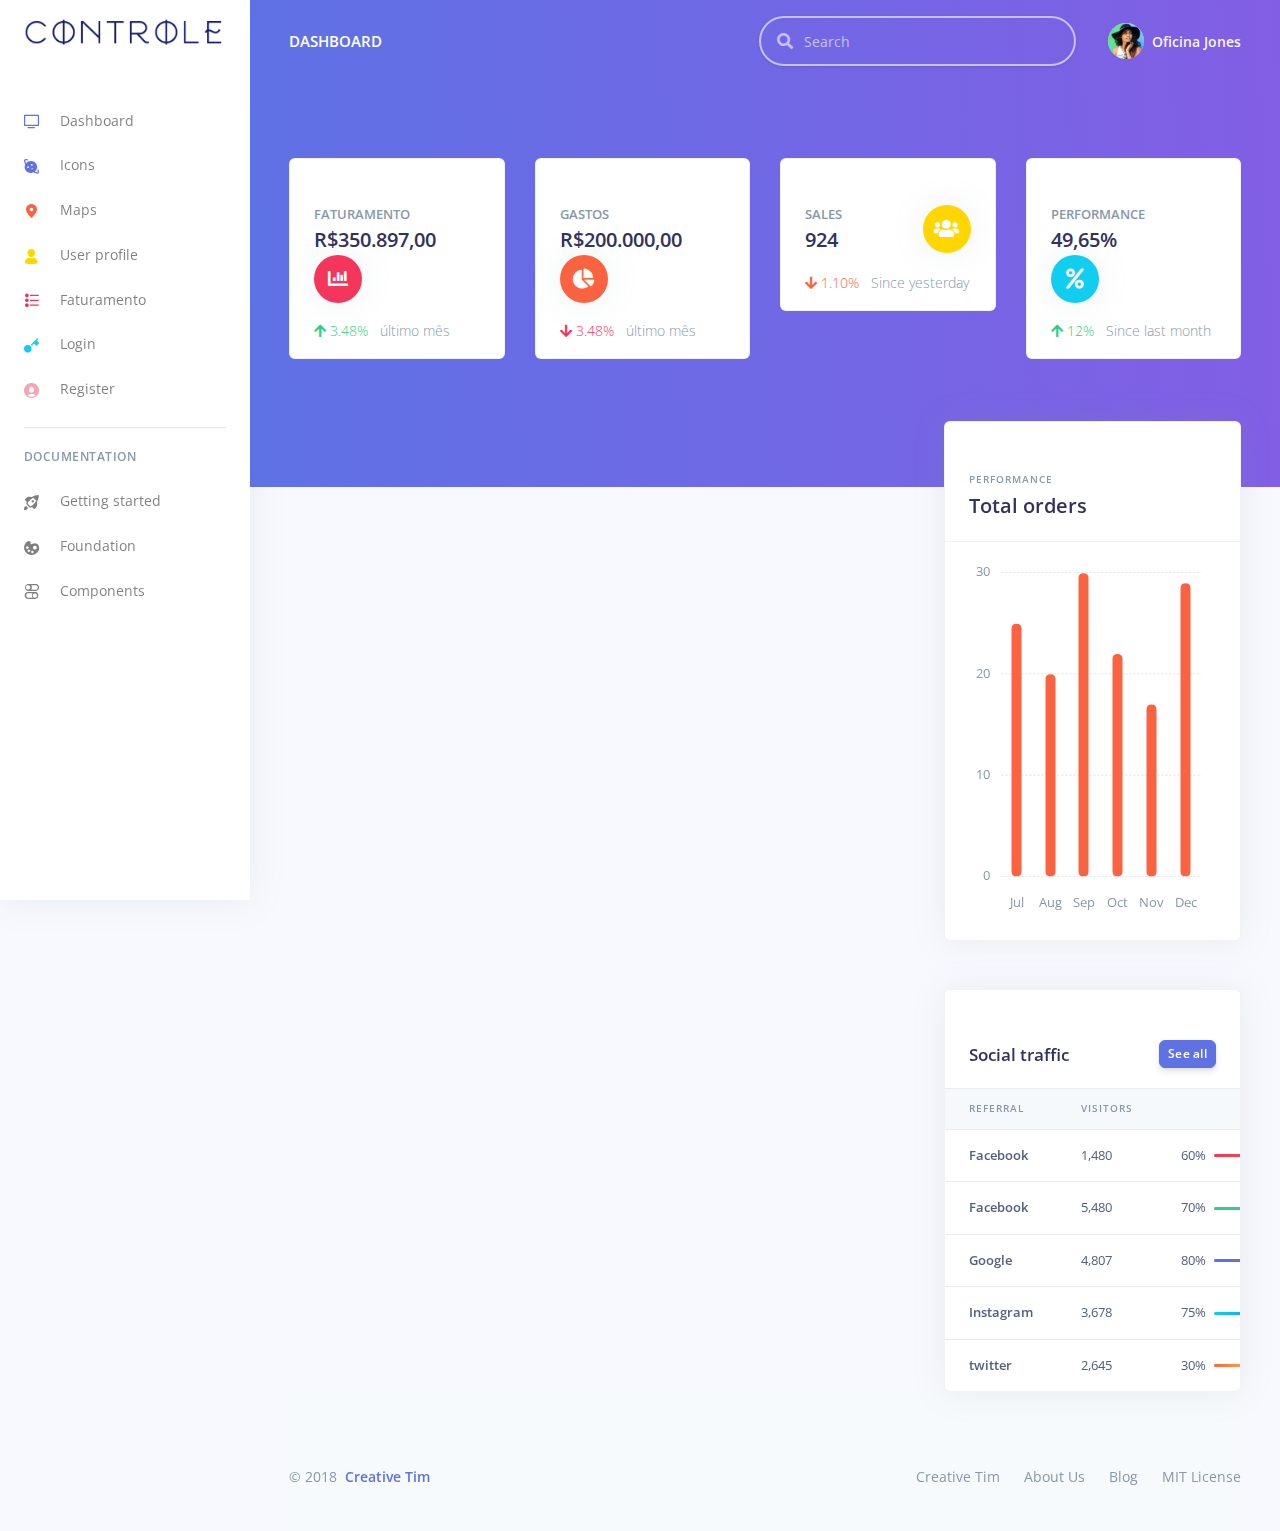
==== commit 41abfcc3: "Mudanças" ====
--- a/visafront/pages/index.html
+++ b/visafront/pages/index.html
@@ -196,7 +196,7 @@
                                     <img alt="Image placeholder" src="../assets/img/theme/team-4-800x800.jpg">
                                 </span>
                                 <div class="media-body ml-2 d-none d-lg-block">
-                                    <span class="mb-0 text-sm  font-weight-bold">Jessica Jones</span>
+                                    <span class="mb-0 text-sm  font-weight-bold">Oficina Jones</span>
                                 </div>
                             </div>
                         </a>
